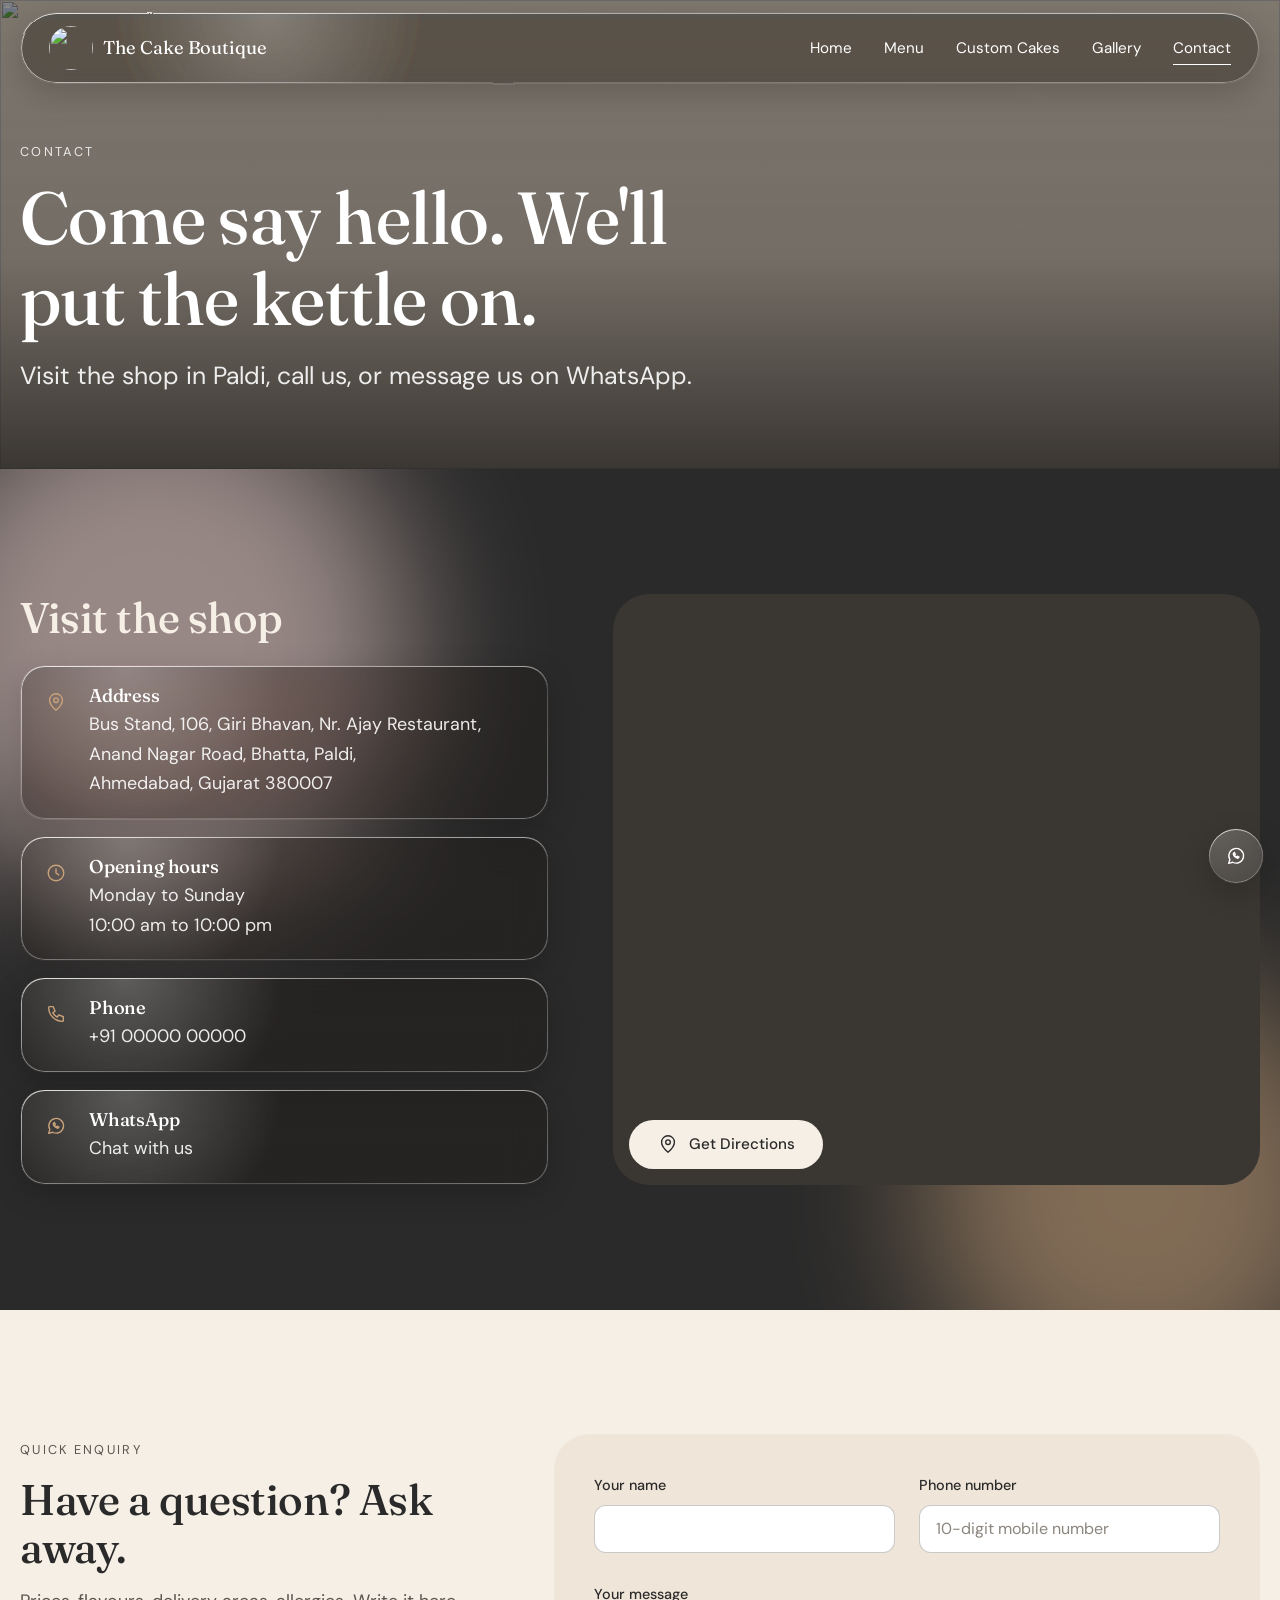
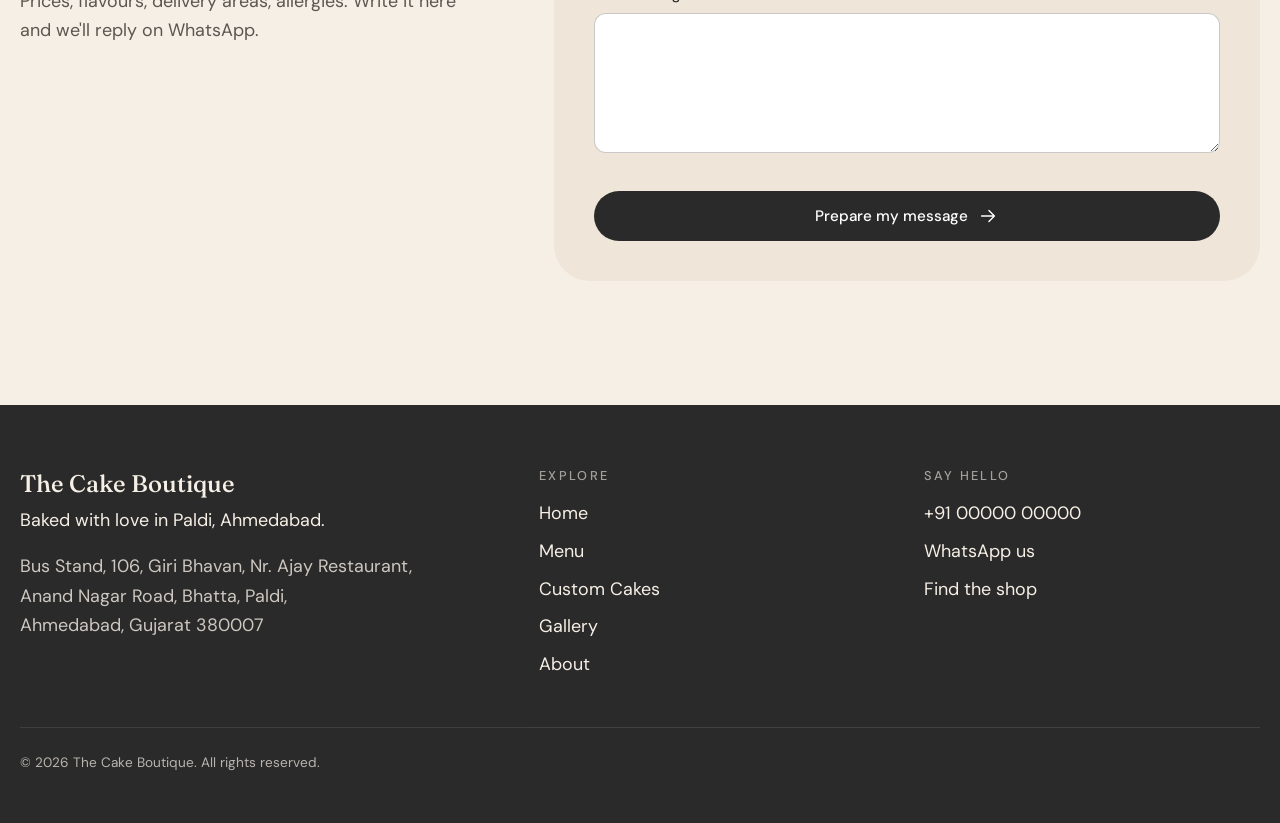
==== contact.html @ 72f62ea6 "1st commit" ====
<!DOCTYPE html>
<html lang="en">
<head>
  <meta charset="utf-8">
  <meta name="viewport" content="width=device-width, initial-scale=1">
  <title>Contact | The Cake Boutique, Paldi, Ahmedabad</title>
  <meta name="description" content="Visit The Cake Boutique in Paldi, Ahmedabad. Find our address, opening hours, phone and WhatsApp, or send us an enquiry.">
  <meta name="theme-color" content="#2a2a2a">

  <meta property="og:type" content="website">
  <meta property="og:title" content="Contact | The Cake Boutique">
  <meta property="og:description" content="Find the shop in Paldi, Ahmedabad, or message us on WhatsApp.">
  <meta property="og:image" content="assets/images/og-cover.jpg">
  <link rel="icon" href="assets/images/logo.png">

  <link rel="preconnect" href="https://fonts.googleapis.com">
  <link rel="preconnect" href="https://fonts.gstatic.com" crossorigin>
  <link href="https://fonts.googleapis.com/css2?family=DM+Sans:wght@400;500&family=Fraunces:opsz,wght@9..144,400;9..144,500&display=swap" rel="stylesheet">
  <link rel="stylesheet" href="css/style.css">
  <script src="js/main.js" defer></script>
</head>
<body>
  <a class="skip-link" href="#main">Skip to content</a>

  <!-- SVG sprite + refraction filter (shared on every page) -->
  <svg class="svg-defs" aria-hidden="true" focusable="false">
    <defs>
      <filter id="glass-refract" x="-5%" y="-5%" width="110%" height="110%">
        <feTurbulence type="fractalNoise" baseFrequency="0.012 0.02" numOctaves="2" seed="4" result="noise"/>
        <feDisplacementMap in="SourceGraphic" in2="noise" scale="2" xChannelSelector="R" yChannelSelector="G"/>
      </filter>
      <symbol id="i-menu" viewBox="0 0 24 24"><path d="M4 8h16M4 16h16"/></symbol>
      <symbol id="i-close" viewBox="0 0 24 24"><path d="M6 6l12 12M18 6L6 18"/></symbol>
      <symbol id="i-arrow" viewBox="0 0 24 24"><path d="M5 12h14M13 6l6 6-6 6"/></symbol>
      <symbol id="i-chat" viewBox="0 0 24 24"><path d="M4 20l1.3-4.2A8 8 0 1 1 8.4 18.8L4 20z"/><path d="M9 9.5c.3 2 2.5 4.2 5 5l1.3-1.3-2-1-.9.8c-.8-.4-1.6-1.2-2-2l.8-.9-1-2L9 9.5z"/></symbol>
      <symbol id="i-pin" viewBox="0 0 24 24"><path d="M12 21s7-6 7-11a7 7 0 1 0-14 0c0 5 7 11 7 11z"/><circle cx="12" cy="10" r="2.5"/></symbol>
      <symbol id="i-phone" viewBox="0 0 24 24"><path d="M5 4h4l2 5-2.5 1.5a11 11 0 0 0 5 5L15 13l5 2v4a1 1 0 0 1-1 1A15 15 0 0 1 4 5a1 1 0 0 1 1-1z"/></symbol>
      <symbol id="i-clock" viewBox="0 0 24 24"><circle cx="12" cy="12" r="8.5"/><path d="M12 7.5V12l3 2"/></symbol>
      <symbol id="i-check" viewBox="0 0 24 24"><path d="M5 12.5l4.5 4.5L19 7.5"/></symbol>
    </defs>
  </svg>

  <!-- ================= HEADER ================= -->
  <header class="header">
    <div class="container">
      <div class="header__bar glass glass--refract">
        <a class="header__logo" href="index.html" aria-label="The Cake Boutique, home">
          <img src="assets/images/logo.png" alt="" width="44" height="44">
          <span>The Cake Boutique</span>
        </a>
        <nav class="nav" aria-label="Main">
          <ul class="nav__list">
            <li><a class="nav__link link-underline" href="index.html">Home</a></li>
            <li><a class="nav__link link-underline" href="menu.html">Menu</a></li>
            <li><a class="nav__link link-underline" href="custom-cakes.html">Custom Cakes</a></li>
            <li><a class="nav__link link-underline" href="gallery.html">Gallery</a></li>
            <li><a class="nav__link link-underline" href="contact.html" aria-current="page">Contact</a></li>
          </ul>
        </nav>
        <button class="menu-toggle" type="button" aria-label="Open menu" aria-expanded="false" aria-controls="sheet">
          <svg class="icon i-menu"><use href="#i-menu"/></svg>
          <svg class="icon i-close"><use href="#i-close"/></svg>
        </button>
      </div>
    </div>
  </header>

  <div class="sheet" id="sheet" aria-hidden="true">
    <nav aria-label="Mobile">
      <a class="sheet__link" href="index.html">Home</a>
      <a class="sheet__link" href="menu.html">Menu</a>
      <a class="sheet__link" href="custom-cakes.html">Custom Cakes</a>
      <a class="sheet__link" href="gallery.html">Gallery</a>
      <a class="sheet__link" href="contact.html">Contact</a>
    </nav>
  </div>

  <main id="main">

    <!-- ================= PAGE HERO ================= -->
    <section class="page-hero" aria-labelledby="contact-title">
      <div class="page-hero__bg">
        <!-- TODO: replace with a photo of the shop front -->
        <img src="https://images.unsplash.com/photo-1556910103-1c02745aae4d?auto=format&fit=crop&w=1920&q=75"
             alt="" width="1920" height="1280" fetchpriority="high">
      </div>
      <div class="container">
        <span class="eyebrow page-hero__eyebrow">Contact</span>
        <h1 class="page-hero__title" id="contact-title">Come say hello. We'll put the kettle on.</h1>
        <p class="page-hero__text">Visit the shop in Paldi, call us, or message us on WhatsApp.</p>
      </div>
    </section>

    <!-- ================= INFO + MAP ================= -->
    <section class="section contact" aria-labelledby="visit-title">
      <div class="blobs" aria-hidden="true"><span></span><span></span></div>
      <div class="container contact__grid">

        <div class="contact__info">
          <h2 id="visit-title" class="reveal">Visit the shop</h2>
          <ul class="contact__cards" data-stagger>
            <li class="info-card glass reveal">
              <svg class="icon"><use href="#i-pin"/></svg>
              <div>
                <h3>Address</h3>
                <address>
                  Bus Stand, 106, Giri Bhavan, Nr. Ajay Restaurant,<br>
                  Anand Nagar Road, Bhatta, Paldi,<br>
                  Ahmedabad, Gujarat 380007
                </address>
              </div>
            </li>
            <li class="info-card glass reveal">
              <svg class="icon"><use href="#i-clock"/></svg>
              <div>
                <h3>Opening hours</h3>
                <!-- TODO: replace with the shop's real hours -->
                <p>Monday to Sunday<br>10:00 am to 10:00 pm</p>
              </div>
            </li>
            <li class="info-card glass reveal">
              <svg class="icon"><use href="#i-phone"/></svg>
              <div>
                <h3>Phone</h3>
                <!-- TODO: replace placeholder number -->
                <p><a class="link-underline" href="tel:+910000000000">+91 00000 00000</a></p>
              </div>
            </li>
            <li class="info-card glass reveal">
              <svg class="icon"><use href="#i-chat"/></svg>
              <div>
                <h3>WhatsApp</h3>
                <p><a class="link-underline" href="https://wa.me/910000000000" target="_blank" rel="noopener">Chat with us</a></p>
              </div>
            </li>
          </ul>
        </div>

        <div class="contact__map reveal">
          <!-- TODO: if the client wants an exact pin, replace the src with the
               "Embed a map" link from Google Maps (Share > Embed a map). -->
          <iframe
            title="Map showing The Cake Boutique in Paldi, Ahmedabad"
            src="https://www.google.com/maps?q=The+Cake+Boutique,+Giri+Bhavan,+Anand+Nagar+Road,+Bhatta,+Paldi,+Ahmedabad+380007&output=embed"
            loading="lazy" referrerpolicy="no-referrer-when-downgrade" allowfullscreen></iframe>
          <a class="btn btn--solid contact__directions"
             href="https://www.google.com/maps/dir/?api=1&destination=The+Cake+Boutique,+Giri+Bhavan,+Anand+Nagar+Road,+Bhatta,+Paldi,+Ahmedabad+380007"
             target="_blank" rel="noopener">
            <svg class="icon"><use href="#i-pin"/></svg>Get Directions</a>
        </div>
      </div>
    </section>

    <!-- ================= ENQUIRY FORM ================= -->
    <section class="section enquiry" aria-labelledby="enquiry-title">
      <div class="container enquiry__wrap">
        <div class="enquiry__intro reveal">
          <span class="eyebrow">Quick enquiry</span>
          <h2 id="enquiry-title">Have a question? Ask away.</h2>
          <p>Prices, flavours, delivery areas, allergies. Write it here and we'll reply on WhatsApp.</p>
        </div>

        <div class="enquiry__panel reveal">
          <form class="form form--light" data-contact-form novalidate>
            <div class="form__grid">
              <div class="field">
                <label for="c-name">Your name</label>
                <input id="c-name" name="name" type="text" autocomplete="name" required aria-describedby="c-name-error">
                <p class="field__error" id="c-name-error" role="alert"></p>
              </div>
              <div class="field">
                <label for="c-phone">Phone number</label>
                <input id="c-phone" name="phone" type="tel" inputmode="numeric" autocomplete="tel-national" placeholder="10-digit mobile number" required aria-describedby="c-phone-error">
                <p class="field__error" id="c-phone-error" role="alert"></p>
              </div>
              <div class="field field--full">
                <label for="c-message">Your message</label>
                <textarea id="c-message" name="message" rows="5" required aria-describedby="c-message-error"></textarea>
                <p class="field__error" id="c-message-error" role="alert"></p>
              </div>
            </div>
            <button class="btn btn--dark form__submit" type="submit">Prepare my message
              <svg class="icon"><use href="#i-arrow"/></svg></button>
          </form>

          <div class="success success--light" data-contact-success hidden tabindex="-1">
            <span class="success__icon"><svg class="icon"><use href="#i-check"/></svg></span>
            <h3>Thank you, <span data-contact-name></span>.</h3>
            <p>Your message is ready. Tap the button to send it on WhatsApp.</p>
            <a class="btn btn--dark" data-contact-link href="https://wa.me/910000000000" target="_blank" rel="noopener">
              <svg class="icon"><use href="#i-chat"/></svg>Send on WhatsApp</a>
            <button class="success__again" type="button" data-contact-reset>Edit my message</button>
          </div>
        </div>
      </div>
    </section>
  </main>

  <!-- ================= FOOTER ================= -->
  <footer class="footer">
    <div class="container">
      <div class="footer__grid">
        <div>
          <p class="footer__brand">The Cake Boutique</p>
          <p>Baked with love in Paldi, Ahmedabad.</p>
          <address>
            Bus Stand, 106, Giri Bhavan, Nr. Ajay Restaurant,<br>
            Anand Nagar Road, Bhatta, Paldi,<br>
            Ahmedabad, Gujarat 380007
          </address>
        </div>
        <div>
          <h2 class="footer__title">Explore</h2>
          <ul class="footer__list">
            <li><a class="link-underline" href="index.html">Home</a></li>
            <li><a class="link-underline" href="menu.html">Menu</a></li>
            <li><a class="link-underline" href="custom-cakes.html">Custom Cakes</a></li>
            <li><a class="link-underline" href="gallery.html">Gallery</a></li>
            <li><a class="link-underline" href="index.html#about">About</a></li>
          </ul>
        </div>
        <div>
          <h2 class="footer__title">Say hello</h2>
          <ul class="footer__list">
            <li><a class="link-underline" href="tel:+910000000000">+91 00000 00000</a></li>
            <li><a class="link-underline" href="https://wa.me/910000000000" target="_blank" rel="noopener">WhatsApp us</a></li>
            <li><a class="link-underline" href="contact.html">Find the shop</a></li>
          </ul>
        </div>
      </div>
      <p class="footer__bottom">© <span data-year>2026</span> The Cake Boutique. All rights reserved.</p>
    </div>
  </footer>

  <a class="whatsapp-fab glass" href="https://wa.me/910000000000" target="_blank" rel="noopener" aria-label="Chat on WhatsApp">
    <svg class="icon"><use href="#i-chat"/></svg>
  </a>
</body>
</html>
---- css/style.css ----
/* =========================================================
   THE CAKE BOUTIQUE - style.css
   01 Tokens           08 Cards            15 Gallery + lightbox
   02 Base             09 Footer + FAB     16 Contact page
   03 Liquid glass     10 Motion           17 Responsive (shared)
   04 Buttons          11 Home page
   05 Header + sheet   12 Inner page hero
   06 Hero             13 Menu page
   07 Sections         14 Custom cakes page
   ========================================================= */

/* ---------- 01 TOKENS ---------- */
:root {
  --ink: #2a2a2a;
  --ink-soft: #5b5650;
  --cream: #f6efe6;
  --white: #fff;
  --accent: #c9a27a;

  --font-serif: "Fraunces", "Playfair Display", Georgia, serif;
  --font-sans: "DM Sans", system-ui, -apple-system, "Segoe UI", sans-serif;

  --step-0: clamp(1rem, 0.96rem + 0.2vw, 1.125rem);
  --step-1: clamp(1.25rem, 1.15rem + 0.5vw, 1.625rem);
  --step-2: clamp(1.75rem, 1.4rem + 1.6vw, 2.75rem);
  --step-3: clamp(2.5rem, 1.8rem + 3.5vw, 5rem);

  --space-1: 0.5rem;
  --space-2: 1rem;
  --space-3: 1.5rem;
  --space-4: 2rem;
  --space-5: 3rem;
  --space-6: 4rem;
  --section-y: clamp(4rem, 3rem + 6vw, 8rem);

  --radius-s: 12px;
  --radius-m: 24px;
  --radius-l: 36px;
  --radius-pill: 999px;

  --glass-bg-strong: rgba(30, 28, 26, 0.38);
  --glass-blur: blur(18px) saturate(180%);

  --ease: cubic-bezier(0.22, 1, 0.36, 1);
  --dur: 600ms;
  --container: 1280px;
  --header-h: 72px;
}

/* ---------- 02 BASE ---------- */
*, *::before, *::after { box-sizing: border-box; }

html { scroll-behavior: smooth; -webkit-text-size-adjust: 100%; }

body {
  margin: 0;
  font-family: var(--font-sans);
  font-size: var(--step-0);
  line-height: 1.65;
  color: var(--ink);
  background: var(--cream);
  overflow-x: hidden;
}

img, svg, video { display: block; max-width: 100%; height: auto; }
img { background: #e8dccd; } /* fallback colour if an image fails to load */

h1, h2, h3 {
  font-family: var(--font-serif);
  font-weight: 500;
  line-height: 1.1;
  margin: 0 0 var(--space-2);
  letter-spacing: -0.01em;
}
h1 { font-size: var(--step-3); }
h2 { font-size: var(--step-2); }
h3 { font-size: var(--step-1); }
p { margin: 0 0 var(--space-2); }
a { color: inherit; text-decoration: none; }
ul, ol { list-style: none; margin: 0; padding: 0; }
address { font-style: normal; margin-top: var(--space-2); opacity: 0.8; }

:focus-visible { outline: 2px solid var(--accent); outline-offset: 3px; border-radius: 6px; }

.container { width: min(100% - 2.5rem, var(--container)); margin-inline: auto; }
.section { padding-block: var(--section-y); }

.eyebrow {
  display: inline-block;
  font-size: 0.8rem;
  letter-spacing: 0.18em;
  text-transform: uppercase;
  color: var(--ink-soft);
  margin-bottom: var(--space-2);
}

.skip-link {
  position: absolute; left: 1rem; top: -4rem; z-index: 200;
  background: var(--ink); color: var(--white);
  padding: 0.75rem 1.25rem; border-radius: var(--radius-s);
  transition: top 300ms var(--ease);
}
.skip-link:focus { top: 1rem; }

.icon {
  width: 22px; height: 22px;
  fill: none; stroke: currentColor; stroke-width: 1.5;
  stroke-linecap: round; stroke-linejoin: round;
}

.svg-defs { position: absolute; width: 0; height: 0; overflow: hidden; }

.visually-hidden {
  position: absolute; width: 1px; height: 1px; margin: -1px; padding: 0;
  overflow: hidden; clip: rect(0 0 0 0); white-space: nowrap; border: 0;
}

/* ---------- 03 LIQUID GLASS ---------- */
.glass {
  position: relative;
  background: var(--glass-bg-strong);
  -webkit-backdrop-filter: var(--glass-blur);
  backdrop-filter: var(--glass-blur);
  border: 1px solid transparent;
  background-clip: padding-box;
  box-shadow:
    0 10px 30px rgba(0, 0, 0, 0.18),
    inset 0 1px 0 rgba(255, 255, 255, 0.5),
    inset 0 -1px 0 rgba(255, 255, 255, 0.1);
  color: var(--white);
  overflow: hidden;
  isolation: isolate;
}

/* gradient hairline border */
.glass::after {
  content: "";
  position: absolute; inset: 0;
  border-radius: inherit; padding: 1px;
  background: linear-gradient(145deg, rgba(255,255,255,0.7), rgba(255,255,255,0.05) 45%, rgba(255,255,255,0.35));
  -webkit-mask: linear-gradient(#000 0 0) content-box, linear-gradient(#000 0 0);
  -webkit-mask-composite: xor;
  mask-composite: exclude;
  pointer-events: none;
}

/* specular highlight that follows the pointer (--mx / --my set by main.js) */
.glass::before {
  content: "";
  position: absolute; inset: 0; z-index: -1;
  pointer-events: none;
  background: radial-gradient(260px circle at var(--mx, 20%) var(--my, 0%), rgba(255,255,255,0.28), transparent 60%);
  opacity: 0.9;
  transition: opacity var(--dur) var(--ease);
}

/* refraction edge (filter lives in the inline SVG on each page) */
.glass--refract { filter: url(#glass-refract); }

@supports not ((backdrop-filter: blur(1px)) or (-webkit-backdrop-filter: blur(1px))) {
  .glass { background: rgba(42, 42, 42, 0.88); }
}

/* soft colour blobs so glass always has something to bend */
.blobs { position: absolute; inset: 0; overflow: hidden; pointer-events: none; z-index: 0; }
.blobs span { position: absolute; border-radius: 50%; filter: blur(70px); opacity: 0.55; }
.blobs span:nth-child(1) { width: 40vw; height: 40vw; background: #f2d6d0; top: -10%; left: -8%; }
.blobs span:nth-child(2) { width: 34vw; height: 34vw; background: var(--accent); bottom: -12%; right: -6%; }

/* ---------- 04 BUTTONS ---------- */
.btn {
  display: inline-flex; align-items: center; justify-content: center; gap: 0.6rem;
  min-height: 48px; padding: 0.85rem 1.75rem;
  border-radius: var(--radius-pill);
  font: 500 0.95rem var(--font-sans);
  border: 0; cursor: pointer;
  transition: transform var(--dur) var(--ease), background-color 400ms var(--ease), color 400ms var(--ease);
}
.btn--solid { background: var(--cream); color: var(--ink); }
.btn--solid:hover { background: var(--white); transform: translateY(-2px); }
.btn--dark { background: var(--ink); color: var(--white); }
.btn--dark:hover { transform: translateY(-2px); }
.btn.glass:hover { transform: translateY(-2px); }

.round-btn {
  width: 48px; height: 48px;
  display: grid; place-items: center; cursor: pointer;
  border-radius: 50%; border: 1px solid rgba(42,42,42,0.25);
  background: transparent; color: var(--ink);
  transition: background-color 400ms var(--ease), color 400ms var(--ease), transform 600ms var(--ease);
}
.round-btn:hover { background: var(--ink); color: var(--white); transform: translateY(-2px); }

.link-underline {
  background: linear-gradient(currentColor, currentColor) 0 100% / 0 1px no-repeat;
  transition: background-size 500ms var(--ease);
}
.link-underline:hover,
.link-underline[aria-current="page"] { background-size: 100% 1px; }

/* ---------- 05 HEADER + MOBILE SHEET ---------- */
.header {
  position: fixed; inset: 0 0 auto 0; z-index: 100;
  padding: 0.75rem 0;
  transition: padding 500ms var(--ease);
}
.header__bar {
  display: flex; align-items: center; justify-content: space-between; gap: var(--space-3);
  min-height: var(--header-h); padding: 0 1.25rem;
  border-radius: var(--radius-pill);
  transition: min-height 500ms var(--ease);
}
.header.is-scrolled { padding-top: 0.5rem; }
.header.is-scrolled .header__bar { min-height: 60px; }

.header__logo { display: flex; align-items: center; gap: 0.6rem; font-family: var(--font-serif); font-size: 1.15rem; }
.header__logo img { width: 44px; height: 44px; border-radius: 50%; background: transparent; }

.nav { display: none; }
.nav__list { display: flex; gap: var(--space-4); }
.nav__link { font-size: 0.95rem; padding: 0.4rem 0; }

.menu-toggle {
  width: 48px; height: 48px;
  display: grid; place-items: center;
  background: transparent; border: 0; color: inherit; cursor: pointer;
}
.menu-toggle .icon { width: 26px; height: 26px; }
.menu-toggle .i-close { display: none; }
.menu-toggle[aria-expanded="true"] .i-menu { display: none; }
.menu-toggle[aria-expanded="true"] .i-close { display: block; }

.sheet {
  position: fixed; inset: 0; z-index: 99;
  display: grid; place-content: center; text-align: center;
  background: rgba(30, 28, 26, 0.55);
  -webkit-backdrop-filter: blur(28px) saturate(180%);
  backdrop-filter: blur(28px) saturate(180%);
  opacity: 0; visibility: hidden;
  transition: opacity 500ms var(--ease), visibility 500ms;
}
.sheet.is-open { opacity: 1; visibility: visible; }
.sheet__link {
  display: block; padding: 0.5rem; color: var(--white);
  font: 400 clamp(2rem, 8vw, 3rem) var(--font-serif);
  opacity: 0; transform: translateY(24px);
  transition: opacity 600ms var(--ease), transform 600ms var(--ease);
  transition-delay: calc(var(--i) * 70ms);
}
.sheet.is-open .sheet__link { opacity: 1; transform: none; }

/* ---------- 06 HERO ---------- */
.hero {
  position: relative; min-height: 100dvh;
  display: grid; align-items: end;
  padding: calc(var(--header-h) + 3rem) 0 clamp(2.5rem, 6vw, 5rem);
  color: var(--white); overflow: hidden; background: var(--ink);
}
.hero__media { position: absolute; inset: -6% 0; z-index: 0; }
.hero__media img { width: 100%; height: 100%; object-fit: cover; will-change: transform; }

/* scrim keeps text at AA contrast */
.hero::after {
  content: "";
  position: absolute; inset: 0; z-index: 1;
  background: linear-gradient(180deg, rgba(20,18,16,0.35) 0%, rgba(20,18,16,0.2) 40%, rgba(20,18,16,0.75) 100%);
}
.hero__inner { position: relative; z-index: 2; display: grid; gap: var(--space-4); }
.hero__eyebrow { color: rgba(255,255,255,0.85); }
.hero__title { max-width: 14ch; margin-bottom: var(--space-3); }
.hero__text { max-width: 44ch; margin-bottom: var(--space-4); color: rgba(255,255,255,0.9); font-size: var(--step-1); }
.hero__actions { display: flex; flex-wrap: wrap; gap: var(--space-2); }
.hero__note { padding: 1rem 1.25rem; border-radius: var(--radius-m); max-width: 320px; font-size: 0.9rem; }

.hero__badge {
  position: absolute; z-index: 2;
  top: calc(var(--header-h) + 2.5rem); right: 1.25rem;
  width: clamp(96px, 18vw, 170px);
}
.hero__badge-ring { transform-box: fill-box; transform-origin: center; animation: spin 28s linear infinite; }

/* ---------- 07 SECTIONS ---------- */
.section--dark { background: var(--ink); color: var(--cream); }

/* scalloped divider echoing the logo edge */
.scallop-top { position: relative; }
.scallop-top::before {
  content: "";
  position: absolute; left: 0; right: 0; top: -14px; height: 15px;
  background: radial-gradient(circle at 14px 14px, transparent 13px, currentColor 14px) 0 0 / 28px 15px repeat-x;
  color: var(--cream);
  transform: scaleY(-1);
}

.section-head { display: grid; gap: var(--space-1); max-width: 56ch; margin-bottom: var(--space-5); }

/* ---------- 08 CARDS ---------- */
.card { position: relative; display: grid; gap: var(--space-2); }
.card__media { position: relative; overflow: hidden; border-radius: var(--radius-m); aspect-ratio: 4 / 5; }
.card__media img { width: 100%; height: 100%; object-fit: cover; transition: transform 900ms var(--ease); }
.card:hover .card__media img { transform: scale(1.04); }
.card__tag {
  position: absolute; left: 0.75rem; bottom: 0.75rem;
  padding: 0.35rem 0.9rem; border-radius: var(--radius-pill); font-size: 0.8rem;
}
.card__title { margin: 0; }
.card__price { color: var(--ink-soft); font-size: 0.95rem; }

/* ---------- 09 FOOTER + WHATSAPP BUTTON ---------- */
.footer { background: var(--ink); color: var(--cream); padding: var(--space-6) 0 var(--space-4); }
.footer__grid { display: grid; gap: var(--space-5); }
.footer__brand { font: 500 1.5rem var(--font-serif); margin-bottom: var(--space-1); }
.footer__title {
  font-family: var(--font-sans); font-size: 0.8rem; letter-spacing: 0.18em;
  text-transform: uppercase; opacity: 0.6;
}
.footer__list { display: grid; gap: 0.5rem; }
.footer__bottom {
  margin-top: var(--space-5); padding-top: var(--space-3);
  border-top: 1px solid rgba(255,255,255,0.15);
  font-size: 0.85rem; opacity: 0.7;
}

.whatsapp-fab {
  position: fixed; right: 1rem; bottom: 1rem; z-index: 90;
  width: 56px; height: 56px;
  display: grid; place-items: center; border-radius: 50%;
}

/* ---------- 10 MOTION + JS STATE ---------- */
@keyframes spin { to { transform: rotate(360deg); } }
@keyframes page-in { from { opacity: 0; } to { opacity: 1; } }

.reveal {
  opacity: 0; transform: translateY(24px); filter: blur(6px);
  transition: opacity 800ms var(--ease), transform 800ms var(--ease), filter 800ms var(--ease);
  transition-delay: calc(var(--i, 0) * 90ms);
}
.reveal.is-visible { opacity: 1; transform: none; filter: none; }

body { animation: page-in 600ms var(--ease) both; }
@view-transition { navigation: auto; }

body.is-locked { overflow: hidden; }
body.is-leaving { opacity: 0; transition: opacity 280ms var(--ease); }

@media (prefers-reduced-motion: reduce) {
  *, *::before, *::after {
    animation: none !important;
    transition-duration: 1ms !important;
    scroll-behavior: auto !important;
  }
  .reveal { opacity: 1; transform: none; filter: none; }
}

/* ---------- 11 HOME PAGE ---------- */

/* featured rail (scroll-snap) */
.rail {
  display: grid; grid-auto-flow: column; grid-auto-columns: min(78%, 300px);
  gap: var(--space-3); overflow-x: auto; padding-bottom: var(--space-3);
  scroll-snap-type: x mandatory; scrollbar-width: none; overscroll-behavior-x: contain;
}
.rail::-webkit-scrollbar { display: none; }
.rail > .card { scroll-snap-align: start; }
.rail .card__title { font-size: 1.35rem; }

/* why TCB */
.why { display: grid; gap: var(--space-5); }
.why .eyebrow { color: var(--accent); }
.why__intro p { color: rgba(246,239,230,0.75); max-width: 40ch; }
.why__list { display: grid; }
.why__item {
  display: grid; grid-template-columns: 28px 1fr; gap: var(--space-3);
  padding-block: var(--space-3); border-top: 1px solid rgba(255,255,255,0.15);
}
.why__item:last-child { border-bottom: 1px solid rgba(255,255,255,0.15); }
.why__item .icon { color: var(--accent); margin-top: 0.3rem; }
.why__item h3 { margin-bottom: 0.25rem; }
.why__item p { margin: 0; color: rgba(246,239,230,0.7); }

/* about */
.about__grid { display: grid; gap: var(--space-5); align-items: center; }
.about__media { margin: 0; }
.about__media img {
  width: 100%; aspect-ratio: 4 / 5; object-fit: cover;
  border-radius: var(--radius-l) var(--radius-l) 50% 50% / var(--radius-l) var(--radius-l) 38% 38%;
}
.about__text p { color: var(--ink-soft); max-width: 52ch; }
.about__text .btn { margin-top: var(--space-2); }

/* testimonials */
.testimonials { background: #efe5d8; }
.testimonials__head { display: flex; align-items: end; justify-content: space-between; gap: var(--space-3); margin-bottom: var(--space-4); }
.testimonials__head h2 { margin: 0; max-width: 14ch; }
.testimonials__nav { display: flex; gap: 0.5rem; }
.testimonials__track {
  display: grid; grid-auto-flow: column; grid-auto-columns: 100%; gap: var(--space-3);
  overflow-x: auto; scroll-snap-type: x mandatory; scrollbar-width: none;
}
.testimonials__track::-webkit-scrollbar { display: none; }
.quote { scroll-snap-align: start; padding-right: var(--space-2); }
.quote p { font: 400 var(--step-2) / 1.25 var(--font-serif); margin-bottom: var(--space-3); }
.quote footer { color: var(--ink-soft); font-size: 0.9rem; letter-spacing: 0.04em; }

/* instagram-style grid */
.insta__grid { display: grid; grid-template-columns: repeat(2, 1fr); gap: 0.75rem; }
.insta__grid li { overflow: hidden; border-radius: var(--radius-s); }
.insta__grid img { width: 100%; aspect-ratio: 1; object-fit: cover; border-radius: var(--radius-s); transition: transform 900ms var(--ease); }
.insta__grid li:hover img { transform: scale(1.04); }

/* CTA band */
.cta { position: relative; padding-block: clamp(4rem, 12vw, 9rem); overflow: hidden; background: var(--ink); }
.cta__bg { position: absolute; inset: 0; width: 100%; height: 100%; object-fit: cover; }
.cta .container { position: relative; }
.cta__panel {
  max-width: 560px; padding: clamp(1.75rem, 4vw, 3rem);
  border-radius: var(--radius-l); display: grid; gap: var(--space-1); justify-items: start;
}
.cta__panel h2 { margin-bottom: 0.25rem; }
.cta__panel p { margin-bottom: var(--space-3); color: rgba(255,255,255,0.88); }

/* ---------- 12 INNER PAGE HERO ---------- */
.page-hero {
  position: relative; overflow: hidden; color: var(--white); background: var(--ink);
  padding: calc(var(--header-h) + 4rem) 0 clamp(2rem, 5vw, 3.5rem);
}
.page-hero__bg { position: absolute; inset: 0; z-index: 0; }
.page-hero__bg img { width: 100%; height: 100%; object-fit: cover; }
.page-hero::after {
  content: "";
  position: absolute; inset: 0; z-index: 1;
  background: linear-gradient(180deg, rgba(20,18,16,0.5) 0%, rgba(20,18,16,0.55) 55%, rgba(20,18,16,0.82) 100%);
}
.page-hero .container { position: relative; z-index: 2; }
.page-hero__eyebrow { color: rgba(255,255,255,0.85); }
.page-hero__title { max-width: 16ch; margin-bottom: var(--space-2); }
.page-hero__text { max-width: 46ch; color: rgba(255,255,255,0.9); font-size: var(--step-1); }

/* ---------- 13 MENU PAGE ---------- */
.chips {
  display: flex; gap: 0.5rem; margin-top: var(--space-4); padding: 0.5rem 0.25rem 0.75rem;
  overflow-x: auto; scrollbar-width: none; overscroll-behavior-x: contain;
}
.chips::-webkit-scrollbar { display: none; }
.chip {
  flex: none; min-height: 44px; padding: 0 1.25rem;
  border-radius: var(--radius-pill);
  font: 500 0.9rem var(--font-sans); color: var(--white); cursor: pointer;
  transition: background-color 400ms var(--ease), color 400ms var(--ease), transform 600ms var(--ease);
}
.chip:hover { transform: translateY(-2px); }
.chip.glass[aria-pressed="true"] { background: var(--cream); color: var(--ink); }

.menu { padding-top: var(--space-5); }
.menu__meta { color: var(--ink-soft); font-size: 0.9rem; margin-bottom: var(--space-4); }
.menu__grid { display: grid; grid-template-columns: 1fr; gap: var(--space-5) var(--space-3); }

.product { align-content: start; transition: opacity 400ms var(--ease), transform 400ms var(--ease); }
.product[hidden] { display: none; }
.product.is-out { opacity: 0; transform: scale(0.96); }
.product .card__media { aspect-ratio: 1; }
.product .card__title { font-size: 1.5rem; }
.product__desc { margin: 0; color: var(--ink-soft); font-size: 0.95rem; }
.product__buy { display: grid; gap: 0.75rem; margin-top: 0.25rem; }
.product__price { margin: 0; display: flex; align-items: baseline; gap: 0.5rem; color: var(--ink-soft); font-size: 0.9rem; }
.product__price strong { font: 500 1.6rem var(--font-serif); color: var(--ink); }

.sizes { display: flex; gap: 0.5rem; }
.sizes button {
  flex: 1 1 0; min-height: 44px; padding: 0 0.5rem; cursor: pointer;
  border-radius: var(--radius-pill); border: 1px solid rgba(42,42,42,0.25);
  background: transparent; color: var(--ink); font: 500 0.85rem var(--font-sans);
  transition: background-color 400ms var(--ease), color 400ms var(--ease), border-color 400ms var(--ease);
}
.sizes button:hover { border-color: var(--ink); }
.sizes button[aria-pressed="true"] { background: var(--ink); color: var(--white); border-color: var(--ink); }

/* ---------- 14 CUSTOM CAKES PAGE ---------- */
.steps { display: grid; gap: var(--space-4); }
.timeline { display: grid; }
.timeline__item {
  display: grid; grid-template-columns: 64px 1fr; gap: var(--space-2); align-items: start;
  padding-block: var(--space-3); border-top: 1px solid rgba(42,42,42,0.18);
}
.timeline__item:last-child { border-bottom: 1px solid rgba(42,42,42,0.18); }
.timeline__num { font: 400 2.25rem / 1 var(--font-serif); color: var(--accent); }
.timeline__item h3 { margin-bottom: 0.25rem; }
.timeline__item p { margin: 0; color: var(--ink-soft); }

.order { position: relative; background: var(--ink); color: var(--cream); overflow: hidden; }
.order__wrap { position: relative; z-index: 1; display: grid; gap: var(--space-5); }
.order .eyebrow { color: var(--accent); }
.order__intro p { color: rgba(246,239,230,0.78); max-width: 42ch; }
.order__panel { padding: clamp(1.25rem, 4vw, 2.5rem); border-radius: var(--radius-l); }

/* shared form pieces */
.form__grid { display: grid; gap: var(--space-3); margin-bottom: var(--space-4); }
.form__submit { width: 100%; }
.field { display: grid; gap: 0.4rem; align-content: start; }
.field label { font-size: 0.9rem; font-weight: 500; }
.field__hint { font-size: 0.8rem; font-weight: 400; opacity: 0.7; margin: 0; }
.field__error { margin: 0; color: #ffc9c0; font-size: 0.85rem; }

/* dark (glass) form */
.field input, .field select {
  width: 100%; min-height: 48px; padding: 0.7rem 1rem;
  border-radius: var(--radius-s);
  border: 1px solid rgba(255,255,255,0.35); background: rgba(255,255,255,0.12);
  color: var(--white); font: 400 1rem var(--font-sans);
  transition: border-color 400ms var(--ease), background-color 400ms var(--ease);
}
.field input::placeholder { color: rgba(255,255,255,0.55); }
.field select option { color: var(--ink); }
.field input:focus, .field select:focus { background: rgba(255,255,255,0.2); border-color: var(--white); outline: none; }
.field input:focus-visible, .field select:focus-visible { outline: 2px solid var(--accent); outline-offset: 2px; }
.field input[type="date"] { color-scheme: dark; }
.field input[type="file"] { padding: 0.6rem 0.75rem; }
.field input[type="file"]::file-selector-button {
  margin-right: 0.75rem; padding: 0.45rem 1rem; border: 0; border-radius: var(--radius-pill);
  background: var(--cream); color: var(--ink); font: 500 0.85rem var(--font-sans); cursor: pointer;
}
.field.is-invalid input, .field.is-invalid select { border-color: #ff9d8f; }

/* success state (both forms) */
.success { display: grid; justify-items: center; gap: var(--space-2); text-align: center; padding-block: var(--space-4); }
.success[hidden] { display: none; }
.success:focus { outline: none; }
.success__icon {
  width: 64px; height: 64px; display: grid; place-items: center;
  border-radius: 50%; background: var(--cream); color: var(--ink);
}
.success__icon .icon { width: 30px; height: 30px; }
.success h3 { margin: 0; }
.success p { margin: 0 0 var(--space-1); color: rgba(255,255,255,0.88); max-width: 36ch; }
.success__again {
  background: none; border: 0; color: inherit; cursor: pointer; min-height: 44px;
  font: 400 0.9rem var(--font-sans); text-decoration: underline; text-underline-offset: 4px;
}

/* flavour + size guide */
.guide__grid { display: grid; gap: var(--space-5); }
.flavours { margin: 0; }
.flavours div { padding-block: 1rem; border-top: 1px solid rgba(42,42,42,0.18); }
.flavours div:last-child { border-bottom: 1px solid rgba(42,42,42,0.18); }
.flavours dt { font: 500 1.2rem var(--font-serif); }
.flavours dd { margin: 0.2rem 0 0; color: var(--ink-soft); font-size: 0.95rem; }
.table-wrap { overflow-x: auto; }
.sizes-table { width: 100%; border-collapse: collapse; font-size: 0.95rem; }
.sizes-table th, .sizes-table td { padding: 0.9rem 0.5rem; text-align: left; border-top: 1px solid rgba(42,42,42,0.18); }
.sizes-table thead th {
  border-top: 0; font-size: 0.8rem; letter-spacing: 0.12em;
  text-transform: uppercase; color: var(--ink-soft); font-weight: 500;
}
.sizes-table tbody th { font: 500 1.15rem var(--font-serif); }
.sizes-table tbody tr:last-child > * { border-bottom: 1px solid rgba(42,42,42,0.18); }
.guide__note { margin-top: var(--space-2); color: var(--ink-soft); font-size: 0.9rem; }

/* ---------- 15 GALLERY + LIGHTBOX ---------- */
.gallery { padding-top: var(--space-5); }
.gallery__grid { columns: 2; column-gap: 0.75rem; }
.gallery__item { break-inside: avoid; margin-bottom: 0.75rem; }
.gallery__btn {
  position: relative; display: block; width: 100%; padding: 0; border: 0; cursor: zoom-in;
  overflow: hidden; border-radius: var(--radius-s); background: #e8dccd; color: var(--white);
}
.gallery__btn img { width: 100%; height: auto; transition: transform 900ms var(--ease); }
.gallery__btn:hover img, .gallery__btn:focus-visible img { transform: scale(1.04); }

.gallery__cap {
  position: absolute; left: 0.5rem; right: 0.5rem; bottom: 0.5rem;
  padding: 0.5rem 0.9rem; border-radius: var(--radius-pill);
  font: 500 0.8rem var(--font-sans); text-align: left;
  overflow: hidden; text-overflow: ellipsis; white-space: nowrap;
}
/* captions are always visible on touch, shown on hover for mouse users */
@media (hover: hover) {
  .gallery__cap { opacity: 0; transform: translateY(8px); transition: opacity 500ms var(--ease), transform 500ms var(--ease); }
  .gallery__btn:hover .gallery__cap,
  .gallery__btn:focus-visible .gallery__cap { opacity: 1; transform: none; }
}

.lightbox {
  position: fixed; inset: 0; z-index: 150;
  display: grid; place-items: center; padding: 4.5rem 1rem 5rem;
  background: rgba(16, 14, 12, 0.78);
  -webkit-backdrop-filter: blur(24px) saturate(160%);
  backdrop-filter: blur(24px) saturate(160%);
  opacity: 0; visibility: hidden;
  transition: opacity 500ms var(--ease), visibility 500ms;
}
.lightbox.is-open { opacity: 1; visibility: visible; }
.lightbox__figure { margin: 0; display: grid; justify-items: center; gap: 0.9rem; max-width: 100%; }
.lightbox__img {
  max-width: 100%; max-height: calc(100dvh - 11rem); width: auto; height: auto;
  border-radius: var(--radius-m); background: #2a2a2a;
  opacity: 0; transform: scale(0.97);
  transition: opacity 500ms var(--ease), transform 600ms var(--ease);
}
.lightbox__img.is-ready { opacity: 1; transform: none; }
.lightbox__caption { color: var(--cream); font-size: 0.95rem; text-align: center; }
.lightbox__count { opacity: 0.6; margin-left: 0.5rem; }

.lightbox__btn {
  position: absolute; width: 48px; height: 48px;
  display: grid; place-items: center; border-radius: 50%; cursor: pointer; padding: 0;
  transition: transform 600ms var(--ease);
}
.lightbox__btn:hover { transform: scale(1.06); }
.lightbox__close { top: 1rem; right: 1rem; }
.lightbox__prev, .lightbox__next { bottom: 1rem; }
.lightbox__prev { left: calc(50% - 56px); }
.lightbox__next { left: calc(50% + 8px); }

/* ---------- 16 CONTACT PAGE ---------- */
.contact { position: relative; background: var(--ink); color: var(--cream); overflow: hidden; }
.contact__grid { position: relative; z-index: 1; display: grid; gap: var(--space-5); }
.contact__info h2 { margin-bottom: var(--space-3); }
.contact__cards { display: grid; gap: var(--space-2); }

.info-card {
  display: grid; grid-template-columns: 28px 1fr; gap: var(--space-2); align-items: start;
  padding: 1.25rem 1.5rem; border-radius: var(--radius-m);
}
.info-card .icon { margin-top: 0.3rem; color: var(--accent); }
.info-card h3 { margin-bottom: 0.25rem; font-size: 1.15rem; }
.info-card p, .info-card address { margin: 0; opacity: 0.9; }

.contact__map { position: relative; border-radius: var(--radius-l); overflow: hidden; min-height: 360px; background: #3a3632; }
.contact__map iframe { position: absolute; inset: 0; width: 100%; height: 100%; border: 0; }
.contact__directions { position: absolute; left: 1rem; bottom: 1rem; }

.enquiry__wrap { display: grid; gap: var(--space-5); }
.enquiry__intro p { color: var(--ink-soft); max-width: 42ch; }
.enquiry__panel { padding: clamp(1.25rem, 4vw, 2.5rem); border-radius: var(--radius-l); background: #efe5d8; }

/* light form variant */
.form--light .field input,
.form--light .field textarea {
  width: 100%; padding: 0.7rem 1rem; border-radius: var(--radius-s);
  border: 1px solid rgba(42,42,42,0.25); background: var(--white); color: var(--ink);
  font: 400 1rem var(--font-sans);
  transition: border-color 400ms var(--ease);
}
.form--light .field input { min-height: 48px; }
.form--light .field textarea { resize: vertical; min-height: 140px; }
.form--light .field input::placeholder { color: #8b857d; }
.form--light .field input:focus,
.form--light .field textarea:focus { border-color: var(--ink); outline: none; }
.form--light .field input:focus-visible,
.form--light .field textarea:focus-visible { outline: 2px solid var(--accent); outline-offset: 2px; }
.form--light .field__error { color: #a3271a; }
.form--light .field.is-invalid input,
.form--light .field.is-invalid textarea { border-color: #a3271a; }

.success--light p { color: var(--ink-soft); }
.success--light .success__icon { background: var(--ink); color: var(--white); }

/* ---------- 17 RESPONSIVE (mobile-first) ---------- */
@media (min-width: 480px) {
  .footer__grid { grid-template-columns: 1fr 1fr; }
  .testimonials__track { grid-auto-columns: 85%; }
}

@media (min-width: 640px) {
  .menu__grid { grid-template-columns: repeat(2, 1fr); }
  .product .card__media { aspect-ratio: 4 / 5; }
  .form__grid { grid-template-columns: 1fr 1fr; }
  .field--full { grid-column: 1 / -1; }
}

@media (min-width: 768px) {
  .header__bar { padding: 0 1.75rem; }
  .footer__grid { grid-template-columns: 1.4fr 1fr 1fr; }
  .rail { grid-auto-columns: 300px; }
  .insta__grid { grid-template-columns: repeat(3, 1fr); }
  .testimonials__track { grid-auto-columns: 60%; }

  .gallery__grid { columns: 3; column-gap: 1rem; }
  .gallery__item { margin-bottom: 1rem; }
  .lightbox { padding: 5rem 5.5rem; }
  .lightbox__prev, .lightbox__next { bottom: auto; top: 50%; margin-top: -24px; }
  .lightbox__prev { left: 1.25rem; }
  .lightbox__next { left: auto; right: 1.25rem; }
}

@media (min-width: 1024px) {
  .nav { display: block; }
  .menu-toggle, .sheet { display: none; }

  .hero__inner { grid-template-columns: 1.3fr 1fr; align-items: end; }
  .hero__note { justify-self: end; }

  .why { grid-template-columns: 1fr 1.2fr; gap: var(--space-6); align-items: start; }
  .why__intro { position: sticky; top: 7rem; }
  .about__grid { grid-template-columns: 0.9fr 1fr; gap: var(--space-6); }
  .insta__grid { grid-template-columns: repeat(6, 1fr); }
  .testimonials__track { grid-auto-columns: 45%; }

  .menu__grid { grid-template-columns: repeat(3, 1fr); gap: var(--space-6) var(--space-4); }

  .steps { grid-template-columns: 1fr 1.2fr; gap: var(--space-6); align-items: start; }
  .steps .section-head { margin-bottom: 0; position: sticky; top: 7rem; }
  .order__wrap { grid-template-columns: 0.8fr 1.2fr; gap: var(--space-6); align-items: start; }
  .order__intro { position: sticky; top: 7rem; }
  .guide__grid { grid-template-columns: 1fr 1fr; gap: var(--space-6); }

  .contact__grid { grid-template-columns: 0.9fr 1.1fr; gap: var(--space-6); align-items: stretch; }
  .contact__map { min-height: 100%; }
  .enquiry__wrap { grid-template-columns: 0.8fr 1.2fr; gap: var(--space-6); align-items: start; }
  .enquiry__intro { position: sticky; top: 7rem; }
}

@media (min-width: 1280px) {
  .gallery__grid { columns: 4; }
}

@media (min-width: 1536px) {
  :root { --container: 1360px; }
}


/* =========================================================
   ENHANCEMENT LAYER: interaction + dynamic design
   ========================================================= */

/* ---------- hero: solid ink at the base so drips blend in ---------- */
.hero::after {
  background: linear-gradient(180deg, rgba(20,18,16,0.35) 0%, rgba(20,18,16,0.2) 40%, rgba(20,18,16,0.75) 80%, var(--ink) 100%);
}
.hero__badge { translate: var(--bx, 0px) var(--by, 0px); transition: translate 700ms var(--ease); }

/* ---------- chocolate drips ---------- */
.drip-host { position: relative; }
.drip { position: absolute; top: -1px; left: 0; right: 0; height: 64px; z-index: 2; pointer-events: none; }
.drip span {
  position: absolute; top: 0; width: clamp(14px, 2.2vw, 28px);
  background: var(--ink); border-radius: 0 0 999px 999px;
  transform-origin: top; transform: scaleY(0);
  transition: transform 1400ms var(--ease);
}
.drip.is-visible span { transform: scaleY(1); }
.drip span:nth-child(1) { left: 4%;  height: 44px; transition-delay: 0.05s; }
.drip span:nth-child(2) { left: 13%; height: 26px; transition-delay: 0.25s; }
.drip span:nth-child(3) { left: 24%; height: 58px; transition-delay: 0.1s; }
.drip span:nth-child(4) { left: 37%; height: 32px; transition-delay: 0.35s; }
.drip span:nth-child(5) { left: 49%; height: 50px; transition-delay: 0.15s; }
.drip span:nth-child(6) { left: 61%; height: 28px; transition-delay: 0.4s; }
.drip span:nth-child(7) { left: 72%; height: 62px; transition-delay: 0.2s; }
.drip span:nth-child(8) { left: 84%; height: 36px; transition-delay: 0.3s; }
.drip span:nth-child(9) { left: 93%; height: 48px; transition-delay: 0.12s; }

/* ---------- headline word reveal ---------- */
.word { display: inline-block; overflow: hidden; vertical-align: top; padding-bottom: 0.12em; margin-bottom: -0.12em; }
.word > span {
  display: inline-block; transform: translateY(105%);
  transition: transform 1000ms var(--ease);
  transition-delay: calc(var(--i, 0) * 80ms + 150ms);
}
.is-split-in .word > span { transform: none; }

/* ---------- intro splash ---------- */
.loader {
  position: fixed; inset: 0; z-index: 300; display: grid; place-content: center; justify-items: center; gap: 1.25rem;
  background: var(--ink); color: var(--cream);
  transition: transform 900ms var(--ease);
}
.loader.is-done { transform: translateY(-100%); }
.loader__mark { font: 500 clamp(3rem, 10vw, 6rem) var(--font-serif); letter-spacing: 0.06em; animation: loader-pulse 1.1s ease-in-out infinite alternate; }
.loader__bar { position: relative; width: 120px; height: 2px; overflow: hidden; background: rgba(255,255,255,0.2); }
.loader__bar::after { content: ""; position: absolute; inset: 0; background: var(--accent); animation: loader-slide 1.1s var(--ease) infinite; }
@keyframes loader-pulse { from { opacity: 0.55; } to { opacity: 1; } }
@keyframes loader-slide { from { transform: translateX(-100%); } to { transform: translateX(100%); } }

/* ---------- smart header ---------- */
.header { transition: padding 500ms var(--ease), transform 600ms var(--ease); }
.header.is-hidden { transform: translateY(-130%); }

/* ---------- magnetic buttons ---------- */
.btn, .round-btn, .whatsapp-fab { translate: var(--tx, 0px) var(--ty, 0px); }
.btn { transition: transform var(--dur) var(--ease), translate 350ms var(--ease), background-color 400ms var(--ease), color 400ms var(--ease); }
.round-btn { transition: background-color 400ms var(--ease), color 400ms var(--ease), transform 600ms var(--ease), translate 350ms var(--ease); }
.whatsapp-fab { transition: translate 350ms var(--ease); bottom: calc(1rem + env(safe-area-inset-bottom, 0px)); right: calc(1rem + env(safe-area-inset-right, 0px)); }
.btn:active { transform: scale(0.97); }

/* ---------- 3D tilt + glare on cake photos ---------- */
.card__media {
  transform: perspective(900px) rotateX(var(--rx, 0deg)) rotateY(var(--ry, 0deg));
  transition: transform 700ms var(--ease);
}
.card__media::after {
  content: ""; position: absolute; inset: 0; pointer-events: none; opacity: 0;
  background: radial-gradient(circle at var(--gx, 50%) var(--gy, 50%), rgba(255,255,255,0.28), transparent 55%);
  transition: opacity 500ms var(--ease);
}
.card:hover .card__media::after { opacity: 1; }
.card__tag { z-index: 2; }

/* ---------- glass cursor ring (desktop only) ---------- */
.cursor {
  position: fixed; left: 0; top: 0; z-index: 250; width: 36px; height: 36px; margin: -18px 0 0 -18px;
  border: 1.5px solid #fff; border-radius: 50%; pointer-events: none; mix-blend-mode: difference;
  opacity: 0; transition: opacity 300ms var(--ease);
}
.cursor.is-on { opacity: 1; }

/* ---------- sprinkles ---------- */
.sprinkle { position: fixed; z-index: 300; width: 9px; height: 3px; border-radius: 2px; pointer-events: none; }

/* ---------- drag-to-scroll ---------- */
.rail, .chips, .testimonials__track { cursor: grab; }
.is-dragging { cursor: grabbing; scroll-snap-type: none !important; user-select: none; }
.rail img { -webkit-user-drag: none; user-select: none; }

/* ---------- back-to-top with progress ring ---------- */
.to-top {
  position: fixed; z-index: 90; width: 48px; height: 48px; display: grid; place-items: center; padding: 0; cursor: pointer;
  right: calc(1.25rem + env(safe-area-inset-right, 0px)); bottom: calc(5rem + env(safe-area-inset-bottom, 0px));
  border-radius: 50%; opacity: 0; visibility: hidden; transform: translateY(12px);
  transition: opacity 500ms var(--ease), transform 600ms var(--ease), visibility 500ms;
}
.to-top.is-visible { opacity: 1; visibility: visible; transform: none; }
.to-top .icon { position: relative; }
.to-top__ring { position: absolute; inset: 0; width: 100%; height: 100%; transform: rotate(-90deg); }
.to-top__ring circle { fill: none; stroke: var(--white); stroke-width: 2; stroke-linecap: round; stroke-dasharray: 132; stroke-dashoffset: 132; }

/* ---------- marquee ---------- */
.marquee { overflow: hidden; background: var(--ink); color: var(--cream); padding-block: 1.1rem; border-block: 1px solid rgba(255,255,255,0.12); }
.marquee__track { display: flex; width: max-content; animation: marquee 34s linear infinite; }
.marquee:hover .marquee__track { animation-play-state: paused; }
.marquee__track span {
  display: flex; align-items: center; gap: 3rem; padding-inline: 1.5rem; white-space: nowrap;
  font: 400 clamp(1.5rem, 1.1rem + 2vw, 2.75rem) var(--font-serif);
}
.marquee__track span::after { content: ""; width: 10px; height: 10px; border-radius: 50%; background: var(--accent); }
@keyframes marquee { to { transform: translateX(-50%); } }

/* ---------- cake studio ---------- */
.builder { position: relative; overflow: hidden; background: var(--ink); color: var(--cream); --sponge: #5a3a2a; --icing: #2e1a12; --ink-on: #f6efe6; }
.builder .eyebrow { color: var(--accent); }
.builder__grid { position: relative; z-index: 1; display: grid; gap: var(--space-5); align-items: center; }
.builder__stage { display: grid; place-items: center; padding: clamp(1.5rem, 5vw, 3rem); border-radius: var(--radius-l); }
.builder__controls p { color: rgba(246,239,230,0.8); max-width: 44ch; }

.cake { width: min(100%, 380px); overflow: visible; }
.cake__layer { fill: var(--sponge); transition: fill 700ms var(--ease); }
.cake__icing { fill: var(--icing); transition: fill 700ms var(--ease); }
.cake__candle { fill: var(--accent); }
.cake__flame { fill: #ffd37a; transform-box: fill-box; transform-origin: 50% 100%; animation: flicker 1.4s ease-in-out infinite alternate; }
.cake__text { fill: var(--ink-on); font: 500 11px var(--font-serif); text-anchor: middle; transition: fill 700ms var(--ease); }
.cake.is-pop { animation: cake-pop 700ms var(--ease); }
@keyframes flicker { from { transform: scale(1, 1) rotate(-3deg); } to { transform: scale(0.9, 1.12) rotate(3deg); } }
@keyframes cake-pop { 0% { transform: scale(0.97) rotate(-1deg); } 60% { transform: scale(1.015) rotate(0.6deg); } 100% { transform: none; } }

.builder__set { border: 0; padding: 0; margin: var(--space-3) 0; }
.builder__set legend { padding: 0; margin-bottom: 0.75rem; font-size: 0.9rem; font-weight: 500; }
.swatches { display: flex; flex-wrap: wrap; gap: 0.5rem; }
.swatch {
  display: inline-flex; align-items: center; gap: 0.6rem; min-height: 44px; padding: 0 1rem 0 0.5rem; cursor: pointer;
  border-radius: var(--radius-pill); border: 1px solid rgba(255,255,255,0.3); background: rgba(255,255,255,0.08);
  color: var(--cream); font: 500 0.9rem var(--font-sans);
  transition: background-color 400ms var(--ease), color 400ms var(--ease), transform 600ms var(--ease);
}
.swatch:hover { transform: translateY(-2px); }
.swatch[aria-pressed="true"] { background: var(--cream); color: var(--ink); }
.swatch__dot { width: 28px; height: 28px; border-radius: 50%; background: linear-gradient(135deg, var(--c1, #888) 50%, var(--c2, #444) 50%); border: 1px solid rgba(0,0,0,0.15); }
.builder__msg { margin-bottom: var(--space-2); max-width: 420px; }
.builder__summary { margin-bottom: var(--space-3); }

/* ---------- responsive polish ---------- */
@media (min-width: 1024px) {
  .builder__grid { grid-template-columns: 1fr 1fr; gap: var(--space-6); }
}
@media (max-width: 380px) {
  .hero__title, .page-hero__title { max-width: none; }
  .swatch { flex: 1 1 100%; }
}
@media (max-height: 520px) and (orientation: landscape) {
  .hero { min-height: auto; padding-top: calc(var(--header-h) + 1.5rem); }
  .hero__badge { display: none; }
  .lightbox { padding: 3.5rem 4.5rem 1rem; }
  .lightbox__img { max-height: calc(100dvh - 6rem); }
}
@media (hover: none) {
  .cursor { display: none; }
  .card__media { transform: none; }
  .rail, .chips, .testimonials__track { cursor: auto; }
}
@media (min-width: 1920px) {
  html { font-size: 112.5%; }
  :root { --container: 1480px; }
}
@media (min-width: 2560px) {
  html { font-size: 137.5%; }
  :root { --container: 1700px; }
}
@supports (padding: max(0px)) {
  .footer { padding-bottom: max(var(--space-4), env(safe-area-inset-bottom)); }
}
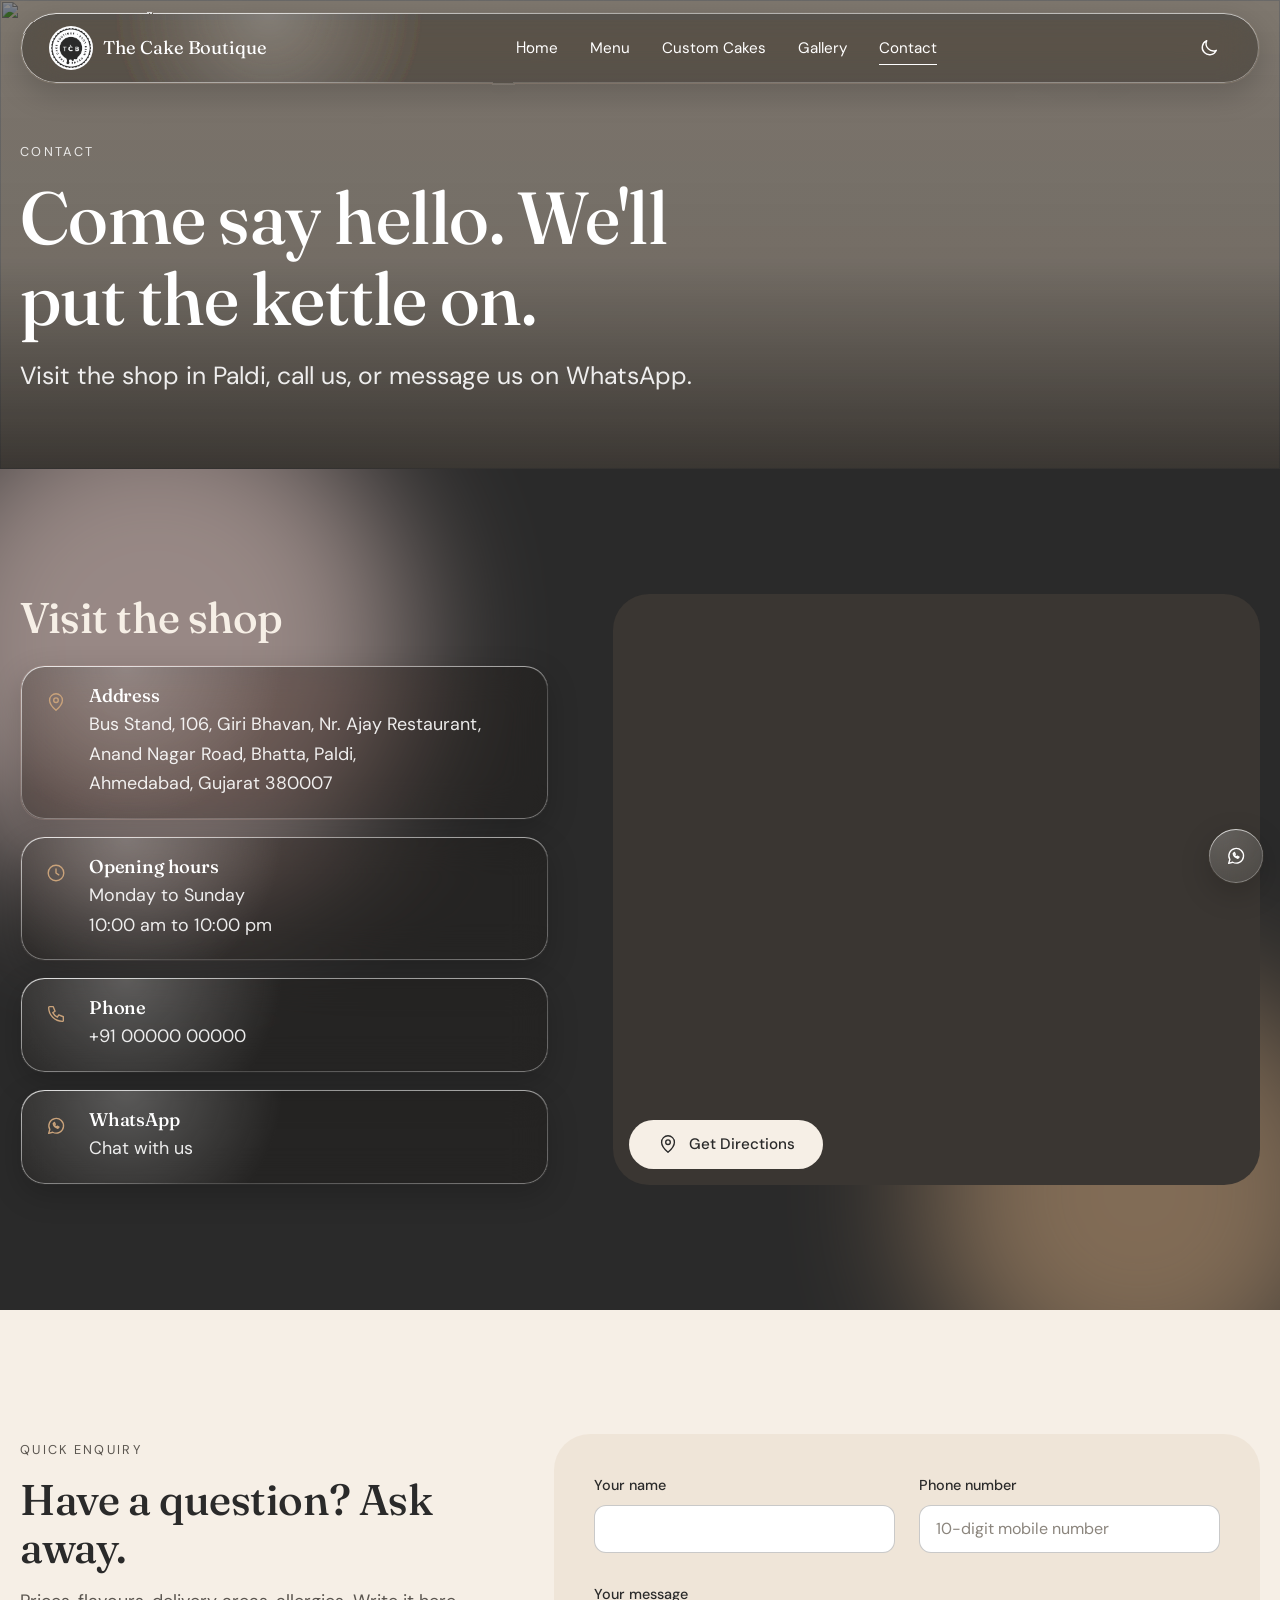
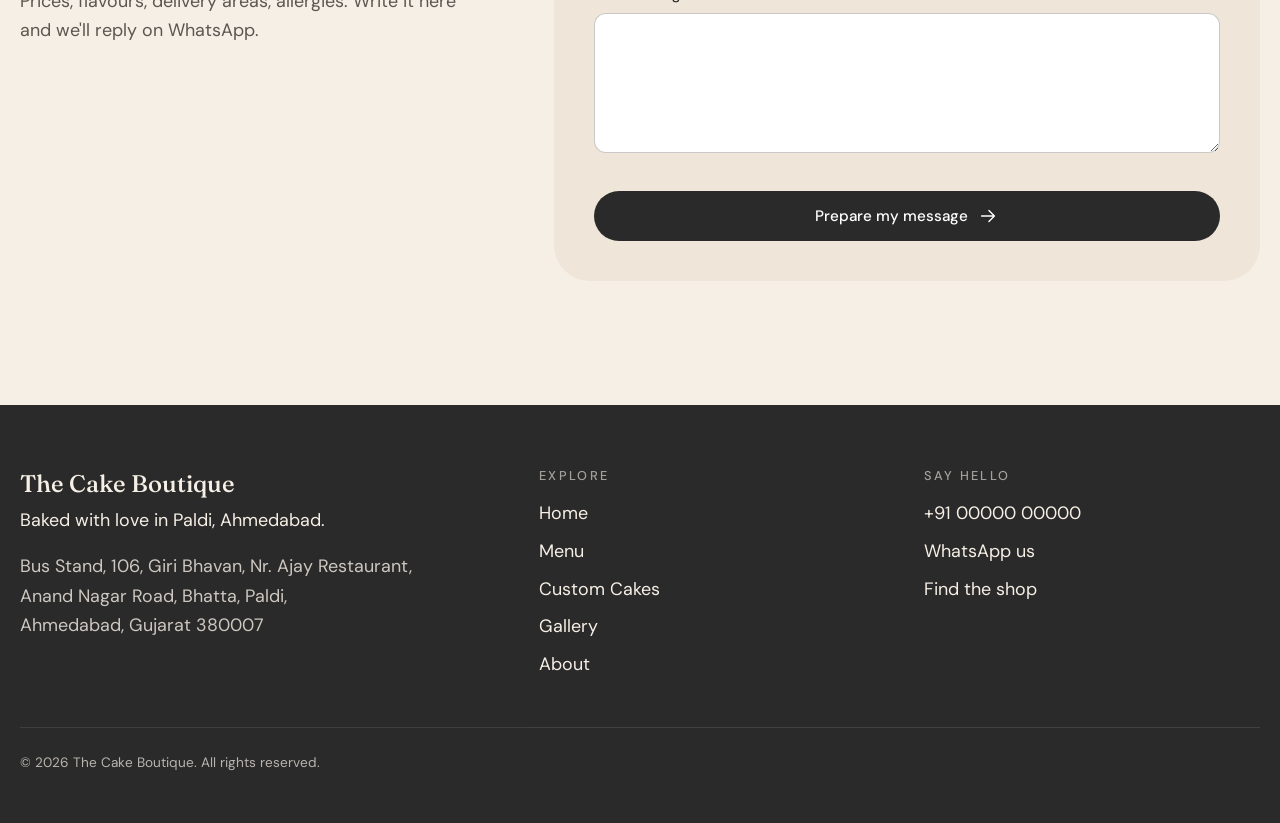
==== commit 90e89618: "demo ready" ====
--- a/contact.html
+++ b/contact.html
@@ -6,12 +6,15 @@
   <title>Contact | The Cake Boutique, Paldi, Ahmedabad</title>
   <meta name="description" content="Visit The Cake Boutique in Paldi, Ahmedabad. Find our address, opening hours, phone and WhatsApp, or send us an enquiry.">
   <meta name="theme-color" content="#2a2a2a">
+  <script>
+  try { var t = localStorage.getItem("tcb-theme"); if (t === "dark" || t === "light") document.documentElement.dataset.theme = t; } catch (e) {}
+</script>
 
   <meta property="og:type" content="website">
   <meta property="og:title" content="Contact | The Cake Boutique">
   <meta property="og:description" content="Find the shop in Paldi, Ahmedabad, or message us on WhatsApp.">
   <meta property="og:image" content="assets/images/og-cover.jpg">
-  <link rel="icon" href="assets/images/logo.png">
+  <link rel="icon" href="assets/images/logo.jpg">
 
   <link rel="preconnect" href="https://fonts.googleapis.com">
   <link rel="preconnect" href="https://fonts.gstatic.com" crossorigin>
@@ -45,7 +48,7 @@
     <div class="container">
       <div class="header__bar glass glass--refract">
         <a class="header__logo" href="index.html" aria-label="The Cake Boutique, home">
-          <img src="assets/images/logo.png" alt="" width="44" height="44">
+          <img src="assets/images/logo.jpg" alt="" width="44" height="44">
           <span>The Cake Boutique</span>
         </a>
         <nav class="nav" aria-label="Main">
--- a/css/style.css
+++ b/css/style.css
@@ -759,19 +759,62 @@
 }
 .is-split-in .word > span { transform: none; }
 
-/* ---------- intro splash ---------- */
+/* ---------- preloader: the TCB badge fills with icing ---------- */
 .loader {
-  position: fixed; inset: 0; z-index: 300; display: grid; place-content: center; justify-items: center; gap: 1.25rem;
+  position: fixed; inset: 0; z-index: 300;
+  display: grid; place-items: center;
+  padding: env(safe-area-inset-top, 0px) env(safe-area-inset-right, 0px) env(safe-area-inset-bottom, 0px) env(safe-area-inset-left, 0px);
   background: var(--ink); color: var(--cream);
-  transition: transform 900ms var(--ease);
-}
-.loader.is-done { transform: translateY(-100%); }
-.loader__mark { font: 500 clamp(3rem, 10vw, 6rem) var(--font-serif); letter-spacing: 0.06em; animation: loader-pulse 1.1s ease-in-out infinite alternate; }
-.loader__bar { position: relative; width: 120px; height: 2px; overflow: hidden; background: rgba(255,255,255,0.2); }
-.loader__bar::after { content: ""; position: absolute; inset: 0; background: var(--accent); animation: loader-slide 1.1s var(--ease) infinite; }
-@keyframes loader-pulse { from { opacity: 0.55; } to { opacity: 1; } }
-@keyframes loader-slide { from { transform: translateX(-100%); } to { transform: translateX(100%); } }
-
+  transition: transform 1100ms var(--ease);
+}
+/* scalloped bottom edge, echoing the logo border */
+.loader::after {
+  content: ""; position: absolute; left: 0; right: 0; top: 100%; height: 16px;
+  background: radial-gradient(circle at 50% 0, var(--ink) 11px, transparent 12px) 0 0 / 28px 16px repeat-x;
+}
+.loader.is-done { transform: translateY(calc(-100% - 20px)); }
+
+.loader__stage {
+  display: grid; justify-items: center; gap: clamp(0.75rem, 2.5vh, 1.5rem);
+  transition: transform 900ms var(--ease), opacity 700ms var(--ease);
+}
+.loader.is-done .loader__stage { transform: scale(0.86); opacity: 0; }
+
+.loader__badge {
+  width: clamp(170px, min(62vw, 50vh), 300px); overflow: visible;
+  transition: transform 700ms var(--ease);
+}
+.loader.is-full .loader__badge { transform: scale(1.05); }
+
+.loader__scallop {
+  fill: none; stroke: var(--cream); stroke-width: 1.6;
+  stroke-dasharray: 1; stroke-dashoffset: 1;
+  animation: ld-draw 1800ms var(--ease) 100ms forwards;
+}
+.loader__ring {
+  opacity: 0; transform-box: fill-box; transform-origin: center;
+  animation: ld-fade 800ms var(--ease) 500ms forwards, spin 22s linear infinite;
+}
+.loader__ring text { fill: var(--cream); font: 500 11px var(--font-sans); letter-spacing: 0.12em; }
+.loader__well { fill: rgba(246, 239, 230, 0.06); stroke: rgba(246, 239, 230, 0.35); stroke-width: 1; }
+.loader__tcb,
+.loader__ink { font: 500 40px var(--font-serif); letter-spacing: 0.04em; text-anchor: middle; }
+.loader__tcb { fill: rgba(246, 239, 230, 0.28); }
+.loader__ink { fill: var(--ink); }
+.loader__wave { fill: var(--cream); }
+
+.loader__count { margin: 0; font: 400 clamp(1.5rem, 1.1rem + 1.5vw, 2.25rem) var(--font-serif); font-variant-numeric: tabular-nums; }
+.loader__line {
+  margin: 0; font-size: 0.75rem; letter-spacing: 0.22em; text-transform: uppercase; opacity: 0.6;
+  text-align: center;
+}
+
+@keyframes ld-draw { to { stroke-dashoffset: 0; } }
+@keyframes ld-fade { to { opacity: 1; } }
+
+@media (max-height: 420px) and (orientation: landscape) {
+  .loader__line { display: none; }
+}
 /* ---------- smart header ---------- */
 .header { transition: padding 500ms var(--ease), transform 600ms var(--ease); }
 .header.is-hidden { transform: translateY(-130%); }
@@ -896,4 +939,428 @@
 }
 @supports (padding: max(0px)) {
   .footer { padding-bottom: max(var(--space-4), env(safe-area-inset-bottom)); }
-}+}
+
+/* ---------- instagram reels ---------- */
+.reels { background: #efe5d8; --reel-gap: 1rem; }
+.reels__head { display: grid; gap: var(--space-3); margin-bottom: var(--space-4); }
+.reels__head .section-head { margin-bottom: 0; }
+.reels__actions { display: flex; align-items: center; gap: 0.5rem; flex-wrap: wrap; }
+
+.reels__rail {
+  display: grid; grid-auto-flow: column; grid-auto-columns: min(72%, 280px);
+  gap: var(--reel-gap); overflow-x: auto; padding-bottom: var(--space-2);
+  scroll-snap-type: x mandatory; scrollbar-width: none; overscroll-behavior-x: contain; cursor: grab;
+}
+.reels__rail::-webkit-scrollbar { display: none; }
+
+.reel {
+  position: relative; scroll-snap-align: start;
+  aspect-ratio: 9 / 16.5; border-radius: var(--radius-m); overflow: hidden;
+  background: var(--ink);
+}
+.reel__poster {
+  position: absolute; inset: 0; width: 100%; height: 100%; padding: 0; border: 0; cursor: pointer;
+  display: grid; place-items: center; overflow: hidden; color: var(--white);
+  background:
+    radial-gradient(circle at 30% 20%, rgba(201,162,122,0.55), transparent 55%),
+    radial-gradient(circle at 80% 90%, rgba(242,214,208,0.35), transparent 50%),
+    var(--ink);
+}
+.reel__poster img { position: absolute; inset: 0; width: 100%; height: 100%; object-fit: cover; transition: transform 900ms var(--ease); }
+.reel__poster:hover img, .reel__poster:focus-visible img { transform: scale(1.04); }
+.reel__mark { position: absolute; top: 1rem; left: 1rem; font: 500 1.1rem var(--font-serif); letter-spacing: 0.06em; opacity: 0.85; }
+.reel__play {
+  position: relative; z-index: 1; width: 64px; height: 64px; border-radius: 50%;
+  display: grid; place-items: center; transition: transform 600ms var(--ease);
+}
+.reel__play .icon { width: 26px; height: 26px; fill: currentColor; stroke: none; margin-left: 3px; }
+.reel__poster:hover .reel__play { transform: scale(1.08); }
+.reel__label {
+  position: absolute; left: 0.75rem; right: 0.75rem; bottom: 0.75rem; z-index: 1;
+  padding: 0.45rem 0.9rem; border-radius: var(--radius-pill); font: 500 0.8rem var(--font-sans); text-align: left;
+}
+.reel iframe { position: absolute; inset: 0; width: 100%; height: 100%; border: 0; background: #fff; }
+
+@media (min-width: 480px)  { .reels__rail { grid-auto-columns: min(56%, 280px); } }
+@media (min-width: 768px) {
+  .reels__head { grid-template-columns: 1fr auto; align-items: end; }
+  .reels__rail { grid-auto-columns: calc((100% - 2 * var(--reel-gap)) / 3); }
+}
+@media (min-width: 1024px) {
+  .reels { --reel-gap: 1.25rem; }
+  .reels__rail { grid-auto-columns: calc((100% - 3 * var(--reel-gap)) / 4); }
+}
+@media (hover: none) { .reels__rail { cursor: auto; } }
+
+/* ---------- open-now badge ---------- */
+.status { display: flex; align-items: center; gap: 0.5rem; margin: 0 0 0.5rem; font-size: 0.8rem; letter-spacing: 0.08em; text-transform: uppercase; }
+.status::before { content: ""; width: 9px; height: 9px; border-radius: 50%; background: #e08a7d; }
+.status.is-open::before { background: #6fcf97; animation: status-pulse 2s ease-out infinite; }
+@keyframes status-pulse { 0% { box-shadow: 0 0 0 0 rgba(111,207,151,0.6); } 100% { box-shadow: 0 0 0 10px rgba(111,207,151,0); } }
+
+/* ---------- scroll story ---------- */
+.story { position: relative; height: 380vh; background: var(--ink); color: var(--cream); }
+.story__sticky { position: sticky; top: 0; height: 100vh; height: 100dvh; display: grid; align-items: center; overflow: hidden; padding-top: calc(var(--header-h) + 1rem); }
+.story__grid { display: grid; gap: var(--space-3); align-items: center; }
+.story__visual { display: grid; place-items: center; }
+.story__cake { width: min(58vw, 38dvh, 380px); overflow: visible; }
+.story__layer { opacity: 0; transform: translateY(-36px); transition: opacity 700ms var(--ease), transform 900ms var(--ease); }
+.story__layer.is-on { opacity: 1; transform: none; }
+.story__copy .eyebrow { color: var(--accent); }
+.story__copy h2 { font-size: clamp(1.6rem, 1.1rem + 2.4vw, 3rem); max-width: 16ch; }
+.story__steps { display: grid; min-height: 9.5rem; }
+.story__step { grid-area: 1 / 1; opacity: 0; transform: translateY(18px); transition: opacity 600ms var(--ease), transform 700ms var(--ease); pointer-events: none; }
+.story__step.is-active { opacity: 1; transform: none; pointer-events: auto; }
+.story__num { font: 400 2.25rem / 1 var(--font-serif); color: var(--accent); }
+.story__step h3 { margin: 0.4rem 0 0.25rem; }
+.story__step p { max-width: 38ch; color: rgba(246,239,230,0.78); margin: 0; }
+.story__bar { height: 2px; margin-top: var(--space-3); max-width: 320px; background: rgba(255,255,255,0.18); overflow: hidden; }
+.story__bar span { display: block; height: 100%; background: var(--accent); transform-origin: left; transform: scaleX(var(--p, 0)); }
+
+/* ---------- numbers ---------- */
+.stats { background: var(--cream); padding-block: clamp(3rem, 8vw, 5.5rem); }
+.stats__grid { display: grid; grid-template-columns: 1fr 1fr; gap: var(--space-4) var(--space-3); text-align: center; }
+.stats__grid strong { display: block; font: 400 clamp(2.5rem, 1.6rem + 4vw, 4.5rem) / 1 var(--font-serif); font-variant-numeric: tabular-nums; }
+.stats__grid span { display: block; margin-top: 0.5rem; color: var(--ink-soft); font-size: 0.9rem; }
+
+/* ---------- delivery checker ---------- */
+.delivery { background: #efe5d8; }
+.delivery__wrap { display: grid; gap: var(--space-4); align-items: center; }
+.delivery__form { display: flex; flex-wrap: wrap; gap: 0.5rem; }
+.delivery__form input {
+  flex: 1 1 180px; min-height: 52px; padding: 0 1.25rem; border-radius: var(--radius-pill);
+  border: 1px solid rgba(42,42,42,0.3); background: var(--white); color: var(--ink);
+  font: 500 1.1rem var(--font-sans); letter-spacing: 0.15em;
+}
+.delivery__form input:focus { outline: 2px solid var(--accent); outline-offset: 2px; }
+.delivery__result { flex-basis: 100%; margin: 0.75rem 0 0; min-height: 1.5rem; font-weight: 500; }
+.delivery__result a { text-decoration: underline; text-underline-offset: 4px; }
+
+@media (min-width: 768px) {
+  .stats__grid { grid-template-columns: repeat(4, 1fr); }
+  .story__grid { grid-template-columns: 1fr 1fr; gap: var(--space-6); }
+  .story__cake { width: min(40vw, 55dvh, 420px); }
+  .delivery__wrap { grid-template-columns: 1fr 1fr; gap: var(--space-6); }
+}
+@media (max-height: 520px) and (orientation: landscape) {
+  .story__grid { grid-template-columns: 1fr 1fr; }
+  .story__cake { width: min(30vw, 60dvh); }
+  .story__copy h2 { display: none; }
+}
+@media (prefers-reduced-motion: reduce) {
+  .story { height: auto; }
+  .story__sticky { position: static; height: auto; padding-block: var(--section-y); }
+  .story__steps { gap: var(--space-3); min-height: 0; }
+  .story__step { grid-area: auto; opacity: 1; transform: none; pointer-events: auto; }
+  .story__layer { opacity: 1; transform: none; }
+  .story__bar { display: none; }
+}
+
+
+/* =========================================================
+   FAVOURITES + DARK MODE + CAKE OF THE MONTH
+   ========================================================= */
+:root { --blush: #f2d6d0; --surface: #efe5d8; --line: rgba(42, 42, 42, 0.18); }
+
+/* ---------- header: theme button + tighter mobile bar ---------- */
+.header__actions { display: flex; align-items: center; gap: 0.25rem; }
+.header__logo span { white-space: nowrap; }
+.theme-toggle {
+  width: 44px; height: 44px; display: grid; place-items: center; padding: 0;
+  border: 0; border-radius: 50%; background: transparent; color: inherit; cursor: pointer;
+  transition: background-color 400ms var(--ease), transform 700ms var(--ease);
+}
+.theme-toggle:hover { background: rgba(255, 255, 255, 0.14); transform: rotate(18deg); }
+.theme-toggle .i-sun { display: none; }
+:root[data-theme="dark"] .theme-toggle .i-sun { display: block; }
+:root[data-theme="dark"] .theme-toggle .i-moon { display: none; }
+@media (max-width: 400px) {
+  .header__bar { padding: 0 0.75rem; gap: 0.5rem; }
+  .header__logo { font-size: 1rem; gap: 0.5rem; }
+}
+@media (max-width: 359px) { .header__logo span { display: none; } }
+
+/* ---------- theme switch: circular reveal ---------- */
+:root.theme-switching::view-transition-old(root),
+:root.theme-switching::view-transition-new(root) { animation: none; mix-blend-mode: normal; }
+
+/* ---------- DARK THEME ----------
+   Light areas get remapped tokens. Dark sections get their original tokens back,
+   so they look the same in both themes. */
+:root[data-theme="dark"] {
+  color-scheme: dark;
+  --ink: #f2ebe2;
+  --ink-soft: #b5ada3;
+  --cream: #161514;
+  --surface: #1f1d1b;
+  --line: rgba(255, 255, 255, 0.14);
+}
+:root[data-theme="dark"] :is(.hero, .page-hero, .section--dark, .order, .contact, .footer, .builder, .story,
+  .spotlight, .marquee, .cta, .drip, .sheet, .lightbox, .loader, .fav-bar) {
+  --ink: #2a2a2a; --ink-soft: #5b5650; --cream: #f6efe6; --surface: #efe5d8; --line: rgba(42, 42, 42, 0.18);
+}
+:root[data-theme="dark"] :is(.testimonials, .reels, .delivery, .enquiry__panel) { background: var(--surface); }
+:root[data-theme="dark"] .scallop-top::before { color: #161514; } /* matches the dark page colour */
+
+:root[data-theme="dark"] :is(.btn--dark, .skip-link, .sizes button[aria-pressed="true"], .round-btn:hover, .success--light .success__icon) { color: var(--cream); }
+:root[data-theme="dark"] :is(.timeline__item, .flavours div, .sizes-table th, .sizes-table td) { border-color: var(--line); }
+:root[data-theme="dark"] :is(.sizes button, .round-btn) { border-color: rgba(255, 255, 255, 0.3); }
+:root[data-theme="dark"] .sizes button:hover { border-color: var(--ink); }
+
+:root[data-theme="dark"] :is(.form--light .field input, .form--light .field textarea, .delivery__form input) {
+  background: #2b2927; color: var(--ink); border-color: rgba(255, 255, 255, 0.25);
+}
+:root[data-theme="dark"] :is(.form--light .field input, .form--light .field textarea, .delivery__form input):focus { border-color: var(--ink); }
+:root[data-theme="dark"] .form--light .field__error { color: #ffb3a7; }
+:root[data-theme="dark"] .form--light .field.is-invalid input,
+:root[data-theme="dark"] .form--light .field.is-invalid textarea { border-color: #ff9d8f; }
+
+/* ---------- favourites: heart on each cake ---------- */
+.fav {
+  position: absolute; top: 0.75rem; right: 0.75rem; z-index: 3;
+  width: 44px; height: 44px; display: grid; place-items: center; padding: 0;
+  border-radius: 50%; cursor: pointer; color: var(--white);
+  transition: background-color 400ms var(--ease), color 400ms var(--ease);
+}
+.fav .icon { transition: fill 400ms var(--ease), transform 600ms var(--ease); }
+.fav:hover .icon { transform: scale(1.12); }
+.fav[aria-pressed="true"] { background: rgba(242, 214, 208, 0.92); color: #b23a48; }
+.fav[aria-pressed="true"] .icon { fill: currentColor; }
+
+/* ---------- favourites: floating tray ---------- */
+.fav-bar {
+  position: fixed; z-index: 95;
+  left: calc(1rem + env(safe-area-inset-left, 0px)); right: calc(5rem + env(safe-area-inset-right, 0px));
+  bottom: calc(1rem + env(safe-area-inset-bottom, 0px));
+  border-radius: var(--radius-l); background: rgba(30, 28, 26, 0.85);
+  transform: translateY(160%); opacity: 0; visibility: hidden;
+  transition: transform 700ms var(--ease), opacity 500ms var(--ease), visibility 700ms;
+}
+.fav-bar.is-visible { transform: none; opacity: 1; visibility: visible; }
+.fav-bar__row { display: flex; align-items: center; gap: 0.5rem; padding: 0.5rem 0.5rem 0.5rem 0.75rem; }
+.fav-bar__toggle {
+  flex: 1; min-width: 0; min-height: 48px; display: flex; align-items: center; gap: 0.7rem;
+  padding: 0; background: none; border: 0; color: inherit; text-align: left; cursor: pointer;
+}
+.fav-bar__count {
+  flex: none; width: 36px; height: 36px; display: grid; place-items: center; border-radius: 50%;
+  background: var(--blush); color: #b23a48; font: 500 0.95rem var(--font-sans);
+}
+.fav-bar__text strong { display: block; font-size: 0.9rem; line-height: 1.2; }
+.fav-bar__text small { display: block; font-size: 0.8rem; opacity: 0.8; }
+.fav-bar__order { flex: none; padding-inline: 1.1rem; }
+
+.fav-bar__list { display: grid; gap: 0.25rem; margin: 0; padding: 0.75rem 0.75rem 0.5rem; max-height: min(40dvh, 280px); overflow-y: auto; border-bottom: 1px solid rgba(255, 255, 255, 0.15); }
+.fav-bar__list[hidden] { display: none; }
+.fav-item { display: grid; grid-template-columns: 1fr auto auto; gap: 0.5rem; align-items: center; font-size: 0.9rem; }
+.fav-item small { display: block; opacity: 0.7; }
+.fav-item button { width: 44px; height: 44px; display: grid; place-items: center; padding: 0; background: none; border: 0; color: inherit; cursor: pointer; }
+.fav-item button .icon { width: 18px; height: 18px; }
+.fav-bar__clear { justify-self: start; min-height: 44px; padding: 0; background: none; border: 0; color: inherit; opacity: 0.8; cursor: pointer; font: 400 0.85rem var(--font-sans); text-decoration: underline; text-underline-offset: 4px; }
+
+@media (min-width: 768px) {
+  .fav-bar { left: 50%; right: auto; width: min(640px, calc(100% - 10rem)); translate: -50% 0; }
+}
+
+/* ---------- cake of the month ---------- */
+.spotlight { position: relative; overflow: hidden; background: var(--ink); color: var(--cream); }
+.spotlight .eyebrow { color: var(--accent); }
+.spotlight__grid { position: relative; z-index: 1; display: grid; gap: var(--space-5); align-items: center; }
+
+.spotlight__media { position: relative; margin: 0; width: 100%; max-width: 480px; justify-self: center; }
+.spotlight__media > img {
+  width: 100%; aspect-ratio: 4 / 5; object-fit: cover;
+  border-radius: 50% 50% var(--radius-l) var(--radius-l) / 38% 38% var(--radius-l) var(--radius-l);
+}
+.spotlight__badge { position: absolute; top: -0.5rem; right: 0; width: clamp(88px, 22vw, 124px); }
+.spotlight__ring { transform-box: fill-box; transform-origin: center; animation: spin 26s linear infinite; }
+
+.spotlight__timer {
+  position: absolute; left: 0.75rem; right: 0.75rem; bottom: 0.75rem;
+  display: grid; gap: 0.4rem; padding: 0.75rem 0.5rem 0.65rem;
+  border-radius: var(--radius-m); background: rgba(24, 22, 20, 0.58); text-align: center;
+}
+.spotlight__timer p { margin: 0; font-size: 0.72rem; letter-spacing: 0.18em; text-transform: uppercase; opacity: 0.85; }
+.timer { display: grid; grid-template-columns: repeat(4, 1fr); gap: 0.25rem; }
+.timer div { display: grid; }
+.timer b { font: 400 clamp(1.5rem, 1.1rem + 1.6vw, 2.25rem) / 1 var(--font-serif); font-variant-numeric: tabular-nums; }
+.timer small { margin-top: 0.2rem; font-size: 0.68rem; letter-spacing: 0.1em; text-transform: uppercase; opacity: 0.8; }
+
+.spotlight__text h2 { font-size: var(--step-3); margin-bottom: var(--space-2); }
+.spotlight__text p { color: rgba(246, 239, 230, 0.8); max-width: 44ch; }
+.spotlight__notes { display: flex; flex-wrap: wrap; gap: 0.5rem; margin: var(--space-3) 0; }
+.spotlight__notes li { padding: 0.35rem 1rem; border: 1px solid rgba(255, 255, 255, 0.3); border-radius: var(--radius-pill); font-size: 0.85rem; }
+.spotlight__price { font-size: 1rem; }
+.spotlight__price strong { font: 500 1.9rem var(--font-serif); color: var(--cream); margin: 0 0.25rem; }
+.spotlight__actions { display: flex; flex-wrap: wrap; gap: var(--space-2); margin-block: var(--space-3) var(--space-2); }
+.spotlight__fine { font-size: 0.85rem; opacity: 0.7; }
+
+@media (min-width: 768px) {
+  .spotlight__grid { grid-template-columns: 1fr 1fr; gap: var(--space-5); }
+  .spotlight__media { justify-self: start; }
+}
+@media (min-width: 1024px) {
+  .spotlight__grid { gap: var(--space-6); }
+  .spotlight__media { justify-self: center; }
+}
+@media (max-height: 520px) and (orientation: landscape) {
+  .spotlight__media { max-width: 300px; }
+}
+
+
+/* =========================================================
+   MENU PAGE UPGRADE
+   ========================================================= */
+
+/* ---------- toolbar: tabs, search, layout switch ----------
+   Phones/tablets: the tab bar is sticky, search sits below it.
+   Laptops (1100px+): everything lives in one sticky glass bar. */
+.toolbar { display: contents; }
+
+.tabs, .tools {
+  border-radius: var(--radius-pill);
+  background: rgba(30, 28, 26, 0.78);
+  -webkit-backdrop-filter: blur(18px) saturate(180%);
+  backdrop-filter: blur(18px) saturate(180%);
+  box-shadow: 0 10px 30px rgba(0, 0, 0, 0.16), inset 0 1px 0 rgba(255, 255, 255, 0.28);
+  color: #fff;
+}
+
+.tabs {
+  --pad: 0.25rem;
+  position: sticky; top: 5.25rem; z-index: 80;
+  display: flex; gap: 0.25rem; padding: var(--pad);
+  overflow-x: auto; scrollbar-width: none; overscroll-behavior-x: contain;
+  transition: top 600ms var(--ease);
+}
+.tabs::-webkit-scrollbar { display: none; }
+
+.tabs__glide {
+  position: absolute; inset-block: var(--pad); left: 0; width: 0; z-index: 0;
+  border-radius: var(--radius-pill); background: #f6efe6; pointer-events: none;
+}
+.tabs__glide.is-ready { transition: transform 700ms var(--ease), width 700ms var(--ease); }
+
+.tab {
+  position: relative; z-index: 1; flex: none; min-height: 44px; padding: 0 1.1rem;
+  border: 0; border-radius: var(--radius-pill); background: none; cursor: pointer;
+  color: rgba(255, 255, 255, 0.86); font: 500 0.9rem var(--font-sans);
+  transition: color 400ms var(--ease);
+}
+.tab:hover { color: #fff; }
+.tab[aria-pressed="true"], .tab[aria-pressed="true"]:hover { color: #2a2a2a; }
+
+.tools { display: flex; align-items: center; gap: 0.5rem; margin: 0.75rem 0 1rem; padding: 0.25rem; }
+
+.search { position: relative; display: flex; align-items: center; flex: 1 1 0; min-width: 0; }
+.search .icon { position: absolute; left: 1rem; width: 18px; height: 18px; color: rgba(255, 255, 255, 0.7); pointer-events: none; }
+.search input {
+  width: 100%; min-height: 44px; padding: 0 1rem 0 2.75rem;
+  border: 0; border-radius: var(--radius-pill); background: rgba(255, 255, 255, 0.12);
+  color: #fff; font: 400 1rem var(--font-sans); -webkit-appearance: none; appearance: none;
+  transition: background-color 400ms var(--ease);
+}
+.search input::placeholder { color: rgba(255, 255, 255, 0.62); }
+.search input::-webkit-search-cancel-button { filter: invert(1); }
+.search input:focus { outline: none; background: rgba(255, 255, 255, 0.2); }
+.search input:focus-visible { outline: 2px solid var(--accent); outline-offset: 2px; }
+
+.view { display: flex; gap: 0.25rem; flex: none; }
+.view__btn {
+  width: 44px; height: 44px; display: grid; place-items: center; padding: 0;
+  border: 0; border-radius: 50%; background: transparent; color: #fff; cursor: pointer;
+  transition: background-color 400ms var(--ease), color 400ms var(--ease);
+}
+.view__btn .icon { width: 20px; height: 20px; }
+.view__btn[aria-pressed="true"] { background: #f6efe6; color: #2a2a2a; }
+
+/* tuck the bar up when the smart header hides */
+@media (max-width: 1099.98px) {
+  body:has(.header.is-hidden) .tabs { top: 0.75rem; }
+}
+@media (min-width: 1100px) {
+  .toolbar {
+    display: grid; grid-template-columns: minmax(0, 1fr) auto; align-items: center; gap: 0.5rem;
+    position: sticky; top: 5.25rem; z-index: 80; margin-bottom: var(--space-4); padding: 0.25rem;
+    border-radius: var(--radius-pill); background: rgba(30, 28, 26, 0.78);
+    -webkit-backdrop-filter: blur(18px) saturate(180%); backdrop-filter: blur(18px) saturate(180%);
+    box-shadow: 0 10px 30px rgba(0, 0, 0, 0.16), inset 0 1px 0 rgba(255, 255, 255, 0.28);
+    transition: top 600ms var(--ease);
+  }
+  body:has(.header.is-hidden) .toolbar { top: 0.75rem; }
+  .tabs { --pad: 0px; position: relative; top: auto; background: none; box-shadow: none; -webkit-backdrop-filter: none; backdrop-filter: none; }
+  .tools { margin: 0; padding: 0; background: none; box-shadow: none; -webkit-backdrop-filter: none; backdrop-filter: none; }
+  .search { flex: 0 1 260px; }
+}
+
+/* ---------- count line + surprise button ---------- */
+.menu__bar { display: flex; flex-wrap: wrap; align-items: center; justify-content: space-between; gap: 0.75rem; margin-bottom: var(--space-4); }
+.menu__bar .menu__meta { margin: 0; }
+.surprise {
+  display: inline-flex; align-items: center; gap: 0.5rem; min-height: 44px; padding: 0 1.1rem;
+  border: 1px solid rgba(42, 42, 42, 0.3); border-radius: var(--radius-pill);
+  background: transparent; color: var(--ink); cursor: pointer; font: 500 0.9rem var(--font-sans);
+  transition: background-color 400ms var(--ease), color 400ms var(--ease), transform 600ms var(--ease);
+}
+.surprise .icon { width: 20px; height: 20px; transition: transform 700ms var(--ease); }
+.surprise:hover { background: var(--ink); color: var(--cream); transform: translateY(-2px); }
+.surprise:hover .icon { transform: rotate(180deg); }
+:root[data-theme="dark"] .surprise { border-color: rgba(255, 255, 255, 0.3); }
+
+/* ---------- eggless mark (the green square-and-dot) ---------- */
+.veg {
+  position: relative; top: -0.1em; display: inline-grid; place-items: center;
+  width: 16px; height: 16px; margin-right: 0.5rem; vertical-align: middle;
+  border: 1.5px solid #2e8b57; border-radius: 3px;
+}
+.veg::after { content: ""; width: 8px; height: 8px; border-radius: 50%; background: #2e8b57; }
+
+
+
+/* ---------- perfect grid: equal-height cards, aligned buy rows ---------- */
+.menu__grid { align-items: stretch; }
+
+.menu__grid:not(.is-list) .product {
+  display: flex; flex-direction: column; height: 100%;
+}
+.menu__grid:not(.is-list) .product__desc { flex: 1 1 auto; }  /* soaks up spare space */
+.menu__grid:not(.is-list) .product__buy { margin-top: auto; } /* sticks to the bottom */
+.menu__grid:not(.is-list) .card__title { min-height: 2.2em; display: flex; align-items: flex-start; gap: 0.4rem; }
+/* ---------- menu card (list) view: reads like a printed menu ---------- */
+.menu__grid.is-list { grid-template-columns: 1fr; gap: 0; }
+.is-list .product {
+  grid-template-columns: 112px 1fr;
+  grid-template-areas: "media title" "media desc" "buy buy";
+  column-gap: 1rem; row-gap: 0.25rem; align-items: start;
+  padding-block: 1.25rem; border-top: 1px solid var(--line);
+}
+.is-list .product:last-child { border-bottom: 1px solid var(--line); }
+.is-list .card__media { grid-area: media; aspect-ratio: 1; border-radius: var(--radius-s); }
+.is-list .card__title { grid-area: title; align-self: end; font-size: 1.3rem; }
+.is-list .product__desc { grid-area: desc; align-self: start; }
+.is-list .card__tag { display: none; }
+.is-list .fav { top: 0.25rem; right: 0.25rem; width: 40px; height: 40px; }
+.is-list .product__buy {
+  grid-area: buy; grid-template-columns: 1fr auto; grid-template-areas: "p e" "s s";
+  align-items: center; gap: 0.75rem; margin-top: 0.5rem;
+}
+.is-list .product__price { grid-area: p; }
+.is-list .sizes { grid-area: s; }
+.is-list .product__buy .btn { grid-area: e; }
+
+@media (min-width: 900px) {
+  .is-list .product {
+    grid-template-columns: 128px 1fr minmax(340px, 420px);
+    grid-template-areas: "media title buy" "media desc buy";
+    align-items: center; column-gap: 1.5rem;
+  }
+  .is-list .product__buy { margin-top: 0; }
+}
+
+/* ---------- empty state ---------- */
+.menu__empty { display: grid; justify-items: center; gap: 0.5rem; padding: var(--space-6) 1rem; text-align: center; }
+.menu__empty[hidden] { display: none; }
+.menu__empty-title { margin: 0; font: 500 var(--step-2) / 1.1 var(--font-serif); }
+.menu__empty p { max-width: 42ch; color: var(--ink-soft); }
+.menu__empty-actions { display: flex; flex-wrap: wrap; align-items: center; justify-content: center; gap: 1.25rem; margin-top: var(--space-2); }
